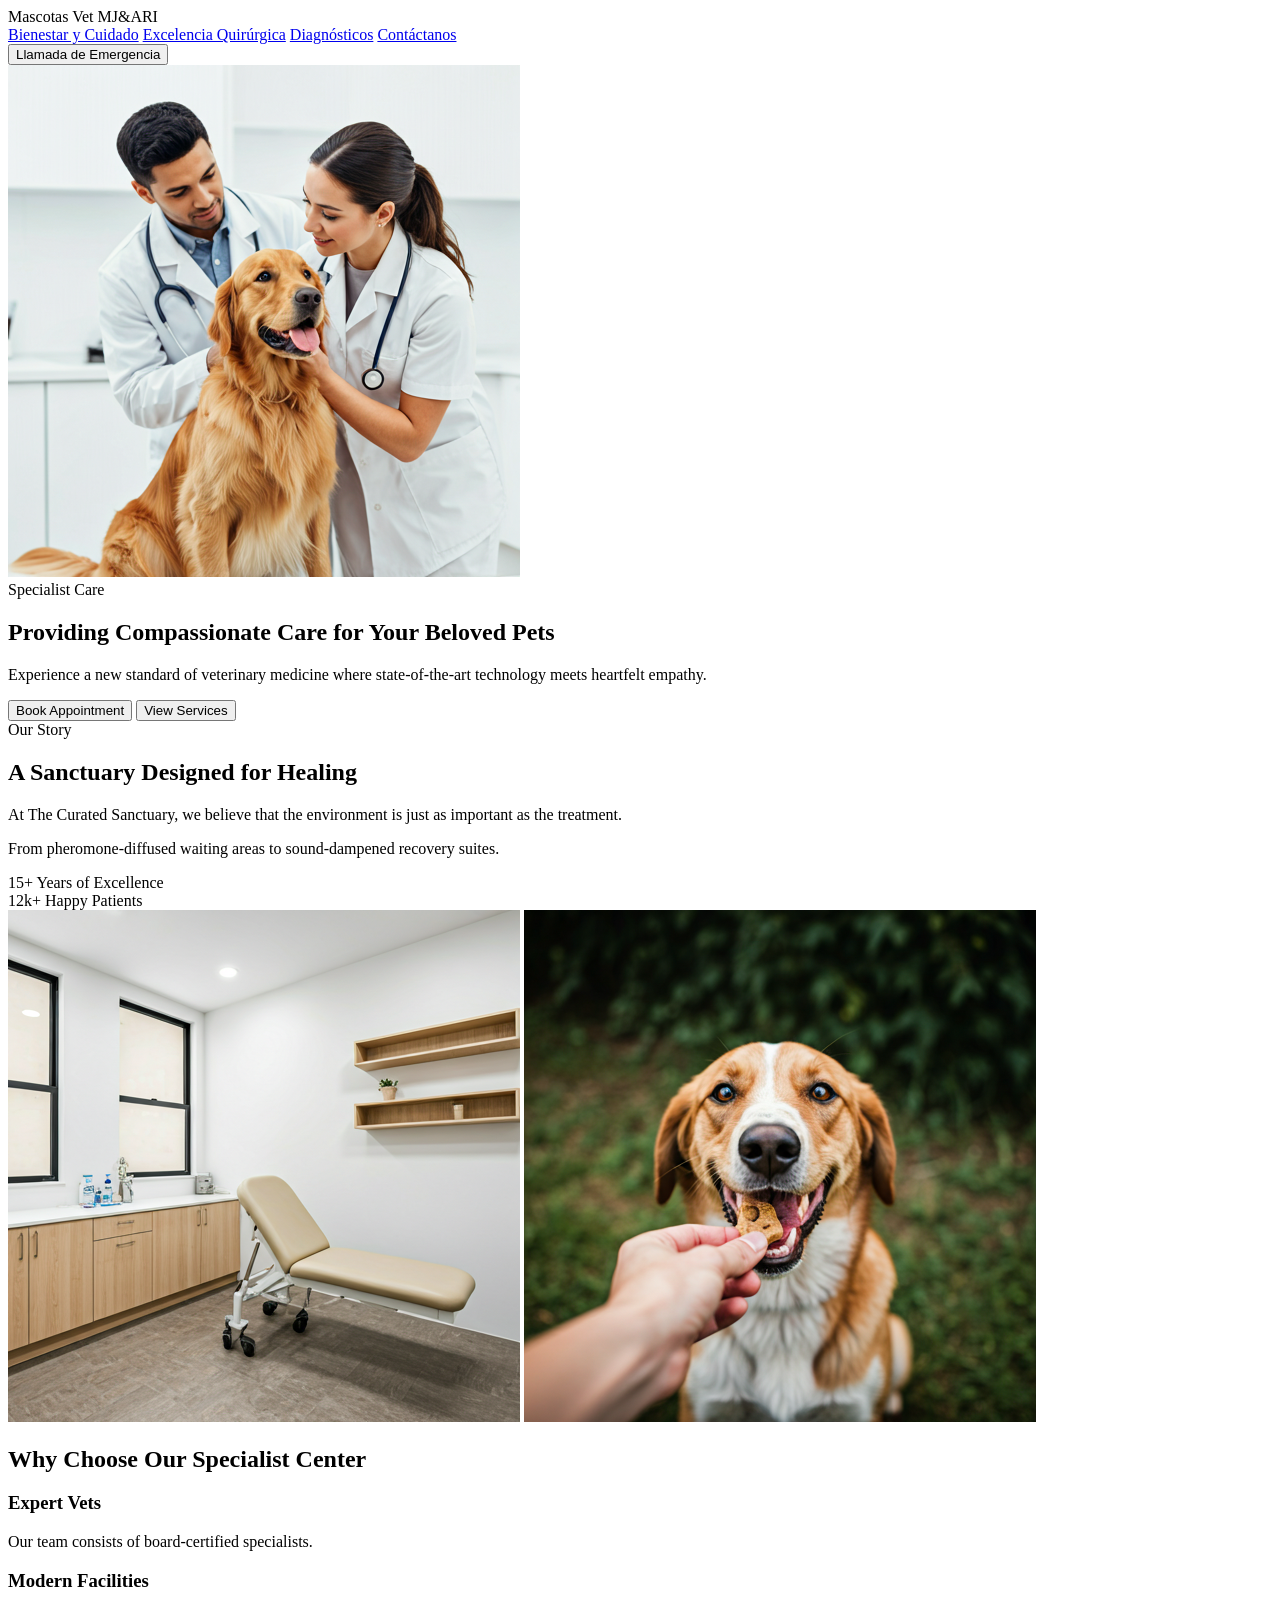
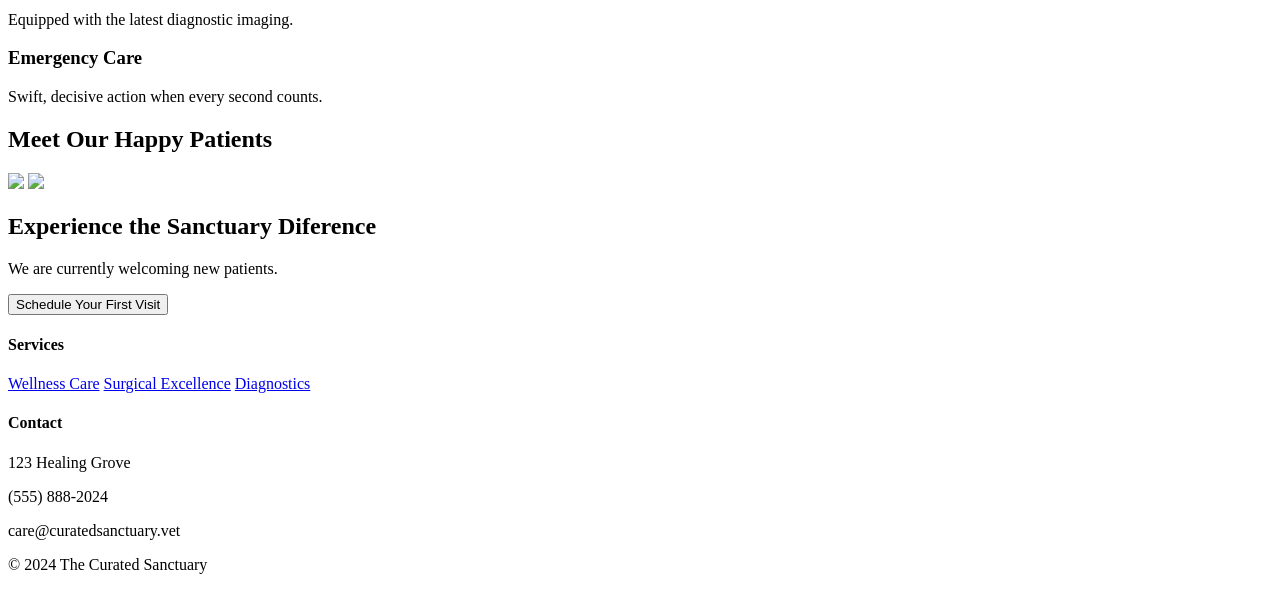
==== index.html @ 8bd349c0 "@carpeta_img@" ====
<!doctype html>
<html lang="en">
  <head>
    <meta charset="UTF-8" />
    <meta name="viewport" content="width=device-width, initial-scale=1.0" />
    <title>Veterinaria</title>
  </head>
  <body>
    <header>
      <nav>
        <div class="logo">
          <span>Mascotas</span>
          <span>Vet MJ&ARI</span>
        </div>
        <div class="nav-links">
          <a href="#">Bienestar y Cuidado</a>
          <a href="#">Excelencia Quirúrgica</a>
          <a href="#">Diagnósticos</a>
          <a href="#">Contáctanos</a>
        </div>

        <button class="btn-emergency">Llamada de Emergencia</button>
      </nav>
    </header>

    <main>
      <section>
        <div>
          <div>
            <img
              src="img/goldenandvet.png" alt="goldenAndVet"
            />
          </div>

          <div>
            <span>Specialist Care</span>
            <h1>Providing Compassionate Care for Your Beloved Pets</h1>
            <p>
              Experience a new standard of veterinary medicine where
              state-of-the-art technology meets heartfelt empathy.
            </p>

            <div>
              <button>Book Appointment</button>
              <button>View Services</button>
            </div>
          </div>
        </div>
      </section>

      <section>
        <div>
          <div>
            <span>Our Story</span>
            <h2>A Sanctuary Designed for Healing</h2>

            <p>
              At The Curated Sanctuary, we believe that the environment is just
              as important as the treatment.
            </p>

            <p>
              From pheromone-diffused waiting areas to sound-dampened recovery
              suites.
            </p>

            <div>
              <div>
                <span>15+</span>
                <span>Years of Excellence</span>
              </div>

              <div>
                <span>12k+</span>
                <span>Happy Patients</span>
              </div>
            </div>
          </div>

          <div>
            <img
              src="img/consultorio.png" alt="consultorioVeterinario"
            />
            <img
              src="img/perritoCroqueta.png" alt="perritoFeliz"
            />
          </div>
        </div>
      </section>

      <section>
        <h2>Why Choose Our Specialist Center</h2>

        <article>
          <h3>Expert Vets</h3>
          <p>Our team consists of board-certified specialists.</p>
        </article>

        <article>
          <h3>Modern Facilities</h3>
          <p>Equipped with the latest diagnostic imaging.</p>
        </article>

        <article>
          <h3>Emergency Care</h3>
          <p>Swift, decisive action when every second counts.</p>
        </article>
      </section>

      <section>
        <h2>Meet Our Happy Patients</h2>
        
        <div>
          <img
            src="https://lh3.googleusercontent.com/aida-public/[base64]"
          />
          <img
            src="https://lh3.googleusercontent.com/aida-public/[base64]"
          />
        </div>
      </section>

      <section>
        <h2>Experience the Sanctuary Diference</h2>
        <p>We are currently welcoming new patients.</p>
        <button>Schedule Your First Visit</button>
      </section>
    </main>

    <footer>
      <div>
        <h4>Services</h4>
        <a href="#">Wellness Care</a>
        <a href="#">Surgical Excellence</a>
        <a href="#">Diagnostics</a>
      </div>

      <div>
        <h4>Contact</h4>
        <p>123 Healing Grove</p>
        <p>(555) 888-2024</p>
        <p>care@curatedsanctuary.vet</p>
      </div>

      <p>© 2024 The Curated Sanctuary</p>
    </footer>
  </body>
</html>
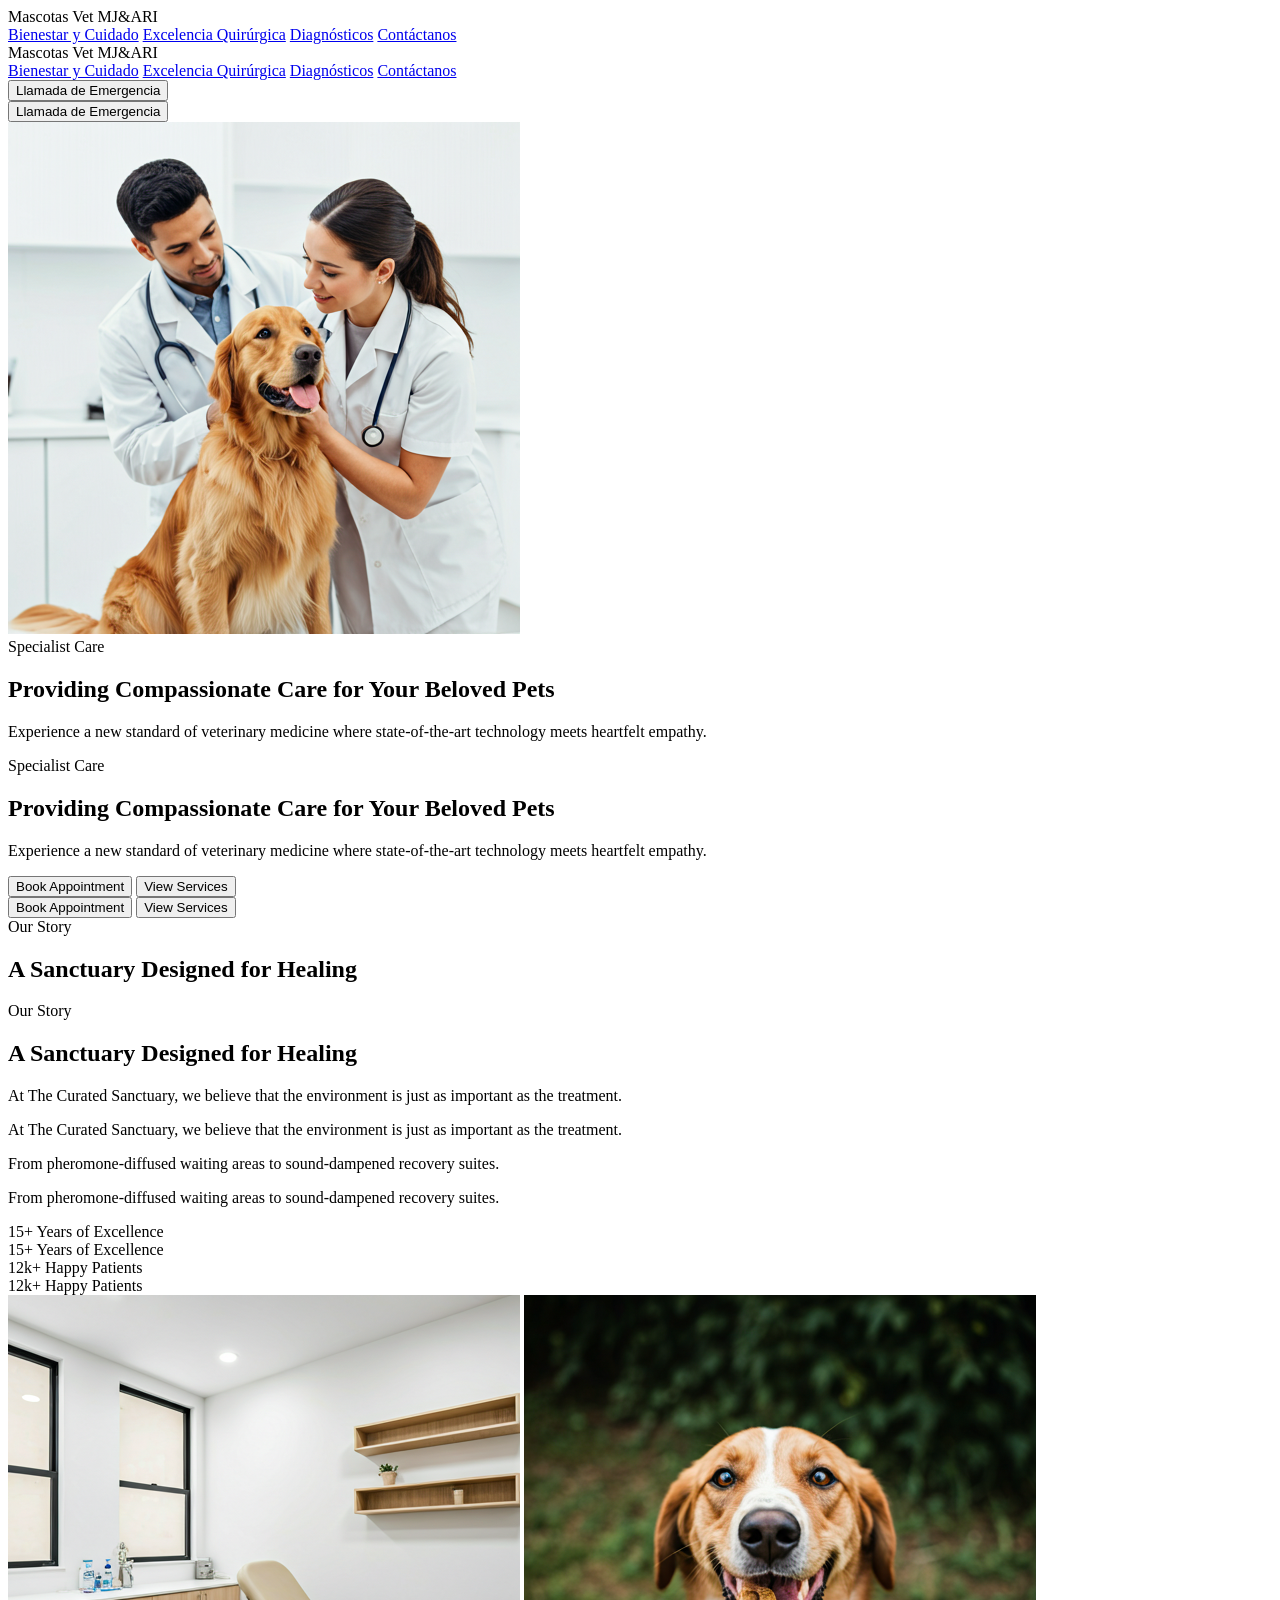
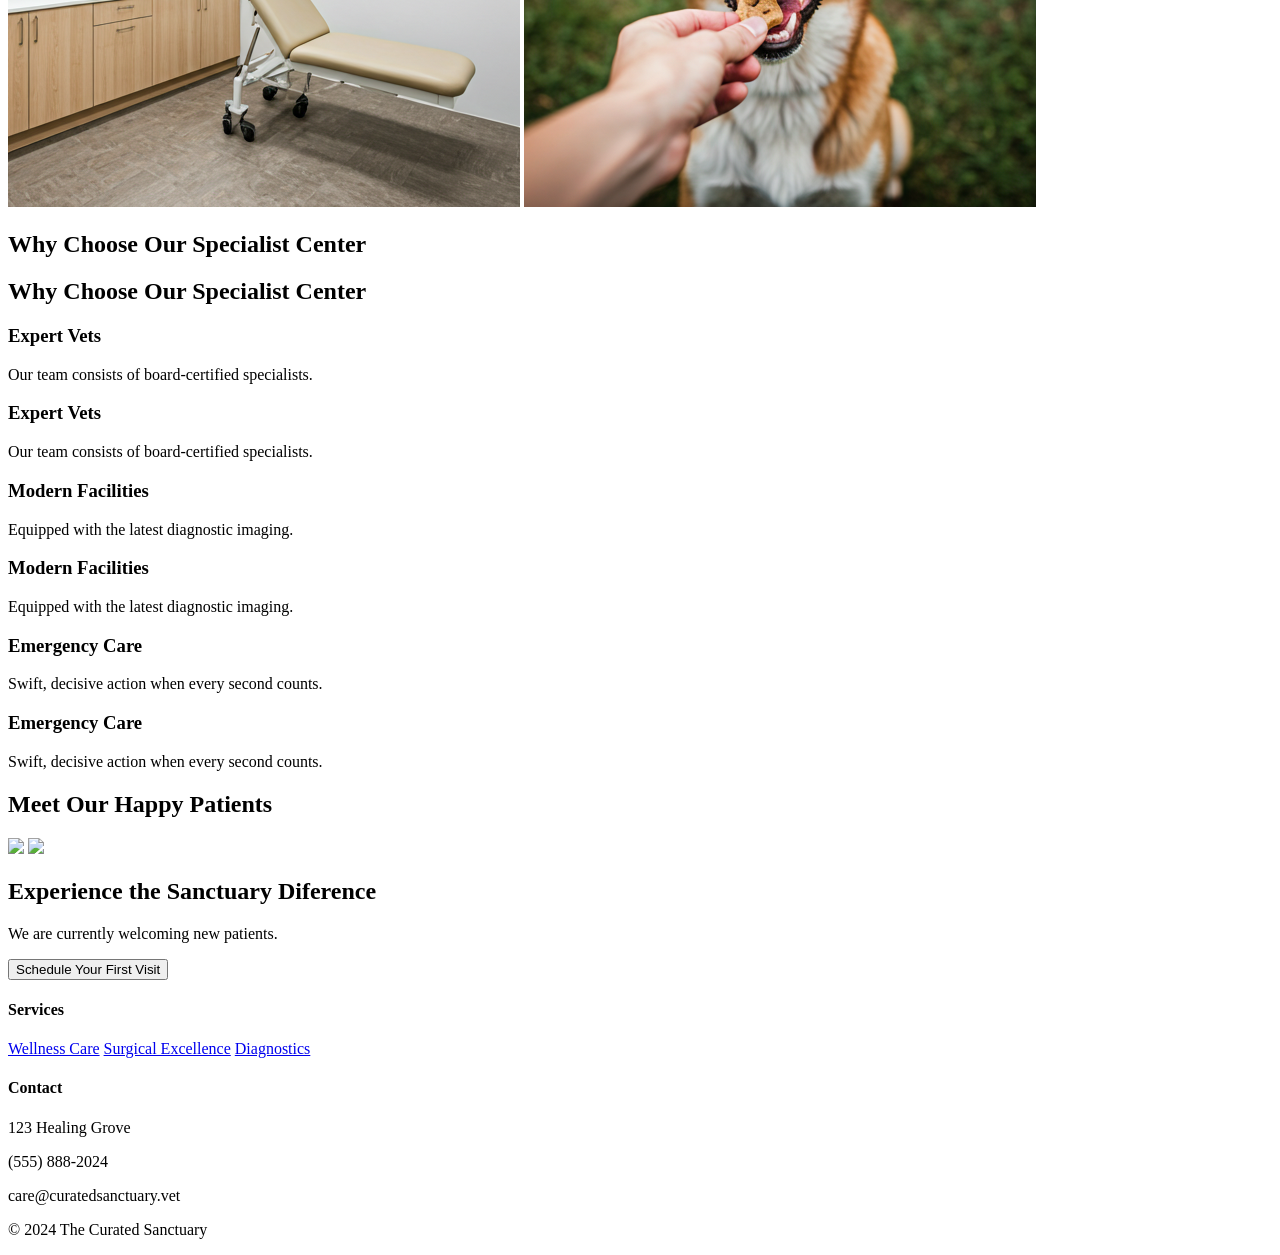
==== commit 42913cf5: "Merge branch 'main' of https://github.com/ArianaPita-0102/Veterinaria-TemplatesResponsive" ====
--- a/index.html
+++ b/index.html
@@ -1,3 +1,4 @@
+<!doctype html>
 <!doctype html>
 <html lang="en">
   <head>
@@ -18,7 +19,20 @@
           <a href="#">Diagnósticos</a>
           <a href="#">Contáctanos</a>
         </div>
-
+      <nav>
+        <div class="logo">
+          <span>Mascotas</span>
+          <span>Vet MJ&ARI</span>
+        </div>
+        <div class="nav-links">
+          <a href="#">Bienestar y Cuidado</a>
+          <a href="#">Excelencia Quirúrgica</a>
+          <a href="#">Diagnósticos</a>
+          <a href="#">Contáctanos</a>
+        </div>
+
+        <button class="btn-emergency">Llamada de Emergencia</button>
+      </nav>
         <button class="btn-emergency">Llamada de Emergencia</button>
       </nav>
     </header>
@@ -39,6 +53,13 @@
               Experience a new standard of veterinary medicine where
               state-of-the-art technology meets heartfelt empathy.
             </p>
+          <div>
+            <span>Specialist Care</span>
+            <h1>Providing Compassionate Care for Your Beloved Pets</h1>
+            <p>
+              Experience a new standard of veterinary medicine where
+              state-of-the-art technology meets heartfelt empathy.
+            </p>
 
             <div>
               <button>Book Appointment</button>
@@ -47,29 +68,60 @@
           </div>
         </div>
       </section>
+            <div>
+              <button>Book Appointment</button>
+              <button>View Services</button>
+            </div>
+          </div>
+        </div>
+      </section>
 
       <section>
         <div>
           <div>
             <span>Our Story</span>
             <h2>A Sanctuary Designed for Healing</h2>
+      <section>
+        <div>
+          <div>
+            <span>Our Story</span>
+            <h2>A Sanctuary Designed for Healing</h2>
 
             <p>
               At The Curated Sanctuary, we believe that the environment is just
               as important as the treatment.
             </p>
+            <p>
+              At The Curated Sanctuary, we believe that the environment is just
+              as important as the treatment.
+            </p>
 
             <p>
               From pheromone-diffused waiting areas to sound-dampened recovery
               suites.
             </p>
+            <p>
+              From pheromone-diffused waiting areas to sound-dampened recovery
+              suites.
+            </p>
 
             <div>
               <div>
                 <span>15+</span>
                 <span>Years of Excellence</span>
               </div>
-
+            <div>
+              <div>
+                <span>15+</span>
+                <span>Years of Excellence</span>
+              </div>
+
+              <div>
+                <span>12k+</span>
+                <span>Happy Patients</span>
+              </div>
+            </div>
+          </div>
               <div>
                 <span>12k+</span>
                 <span>Happy Patients</span>
@@ -90,17 +142,32 @@
 
       <section>
         <h2>Why Choose Our Specialist Center</h2>
+      <section>
+        <h2>Why Choose Our Specialist Center</h2>
 
         <article>
           <h3>Expert Vets</h3>
           <p>Our team consists of board-certified specialists.</p>
         </article>
+        <article>
+          <h3>Expert Vets</h3>
+          <p>Our team consists of board-certified specialists.</p>
+        </article>
 
         <article>
           <h3>Modern Facilities</h3>
           <p>Equipped with the latest diagnostic imaging.</p>
         </article>
-
+        <article>
+          <h3>Modern Facilities</h3>
+          <p>Equipped with the latest diagnostic imaging.</p>
+        </article>
+
+        <article>
+          <h3>Emergency Care</h3>
+          <p>Swift, decisive action when every second counts.</p>
+        </article>
+      </section>
         <article>
           <h3>Emergency Care</h3>
           <p>Swift, decisive action when every second counts.</p>
@@ -136,6 +203,7 @@
       </div>
 
       <div>
+      <div>
         <h4>Contact</h4>
         <p>123 Healing Grove</p>
         <p>(555) 888-2024</p>
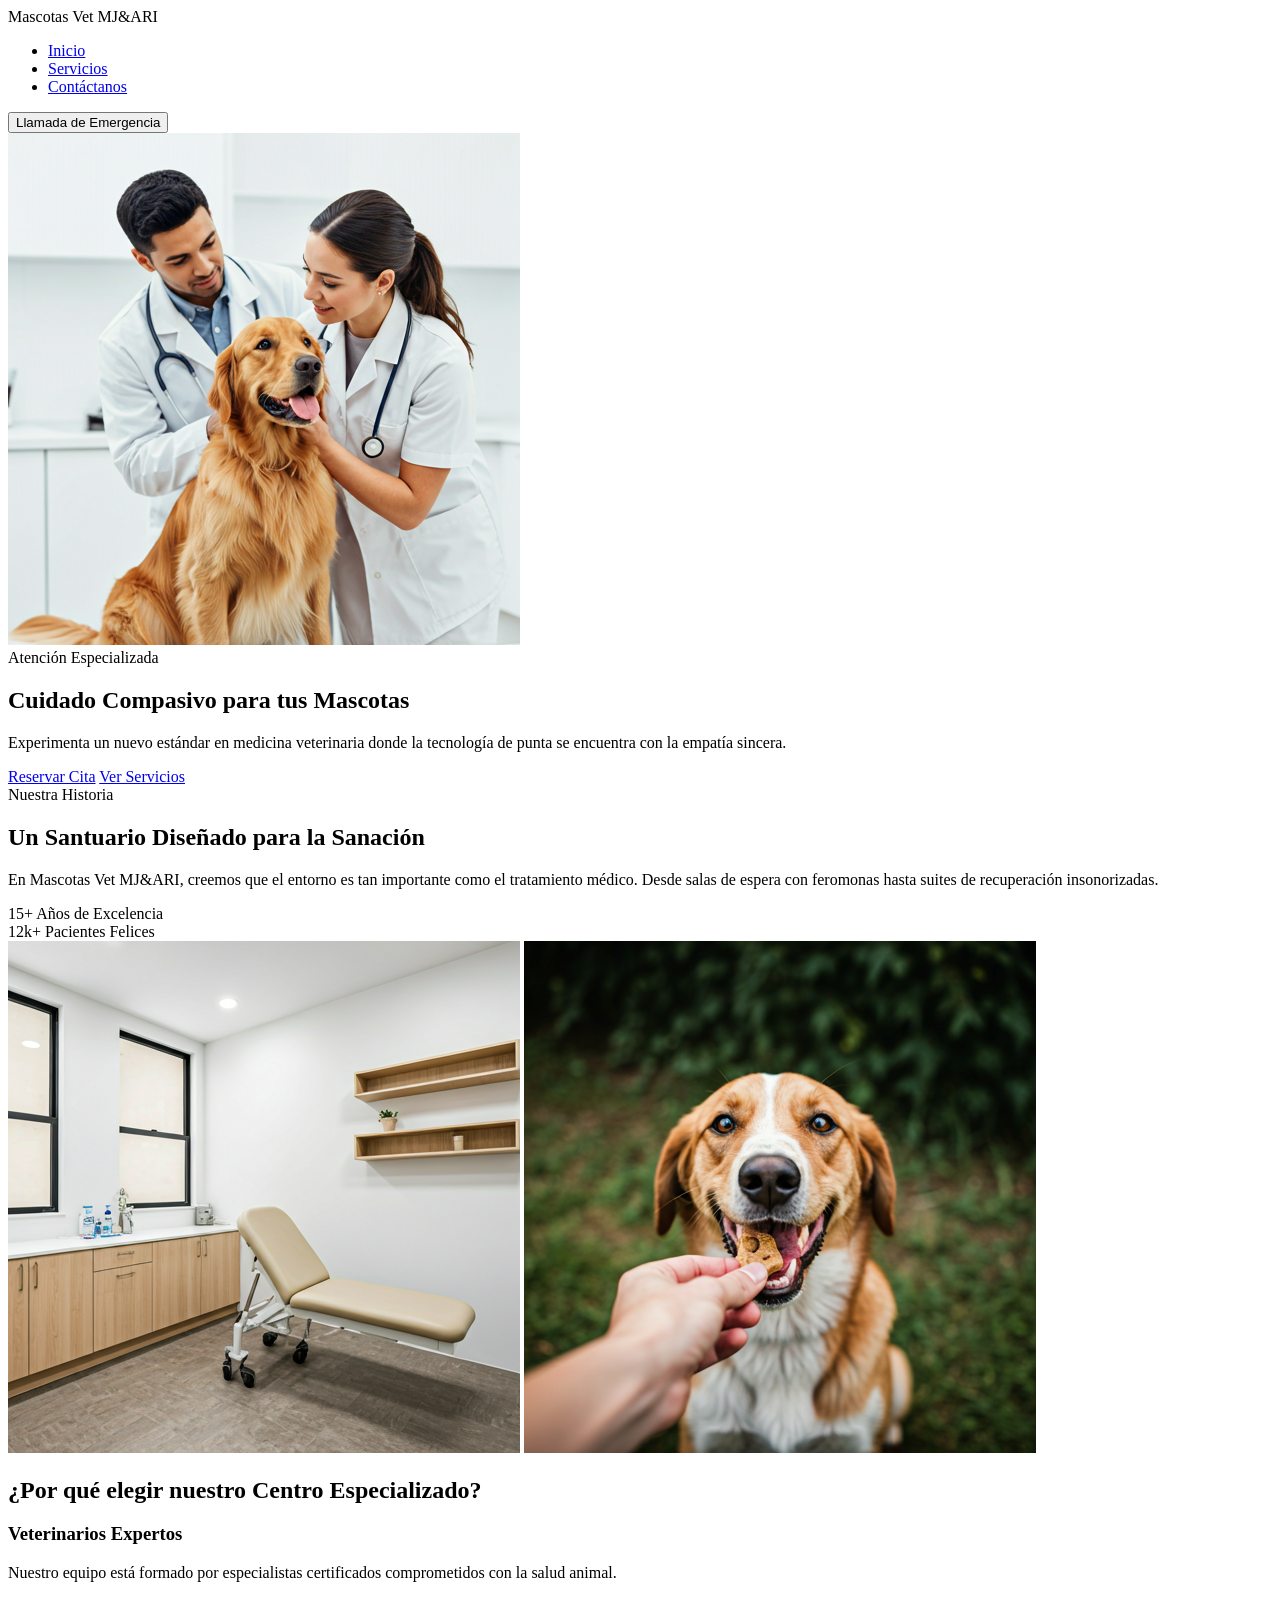
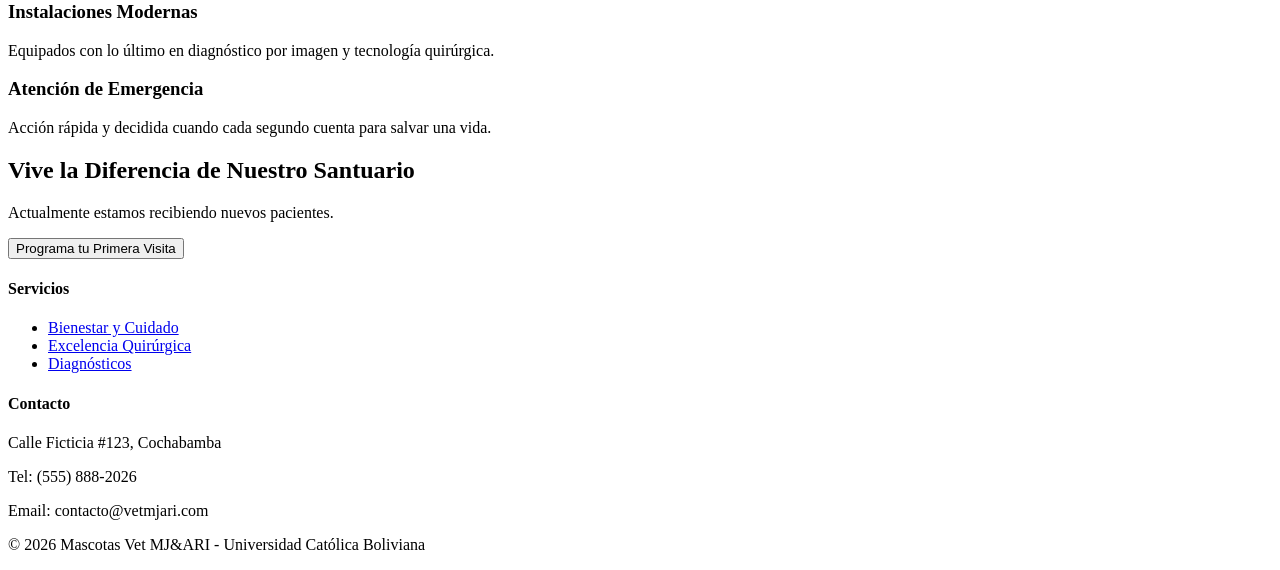
==== commit 1ddc0e1c: "HTML alineadas a requerimientos" ====
--- a/index.html
+++ b/index.html
@@ -1,216 +1,155 @@
 <!doctype html>
-<!doctype html>
-<html lang="en">
+<html lang="es">
   <head>
     <meta charset="UTF-8" />
     <meta name="viewport" content="width=device-width, initial-scale=1.0" />
-    <title>Veterinaria</title>
+    <title>Veterinaria MJ&ARI - Inicio</title>
+    <link rel="stylesheet" href="css/style.css" />
   </head>
   <body>
     <header>
-      <nav>
+      <nav class="nav-container">
         <div class="logo">
-          <span>Mascotas</span>
-          <span>Vet MJ&ARI</span>
-        </div>
-        <div class="nav-links">
-          <a href="#">Bienestar y Cuidado</a>
-          <a href="#">Excelencia Quirúrgica</a>
-          <a href="#">Diagnósticos</a>
-          <a href="#">Contáctanos</a>
-        </div>
-      <nav>
-        <div class="logo">
-          <span>Mascotas</span>
-          <span>Vet MJ&ARI</span>
-        </div>
-        <div class="nav-links">
-          <a href="#">Bienestar y Cuidado</a>
-          <a href="#">Excelencia Quirúrgica</a>
-          <a href="#">Diagnósticos</a>
-          <a href="#">Contáctanos</a>
+          <span class="brand-name">Mascotas Vet MJ&ARI</span>
         </div>
 
-        <button class="btn-emergency">Llamada de Emergencia</button>
-      </nav>
-        <button class="btn-emergency">Llamada de Emergencia</button>
+        <ul class="nav-links">
+          <li><a href="index.html">Inicio</a></li>
+          <li><a href="servicios.html">Servicios</a></li>
+          <li><a href="contacto.html">Contáctanos</a></li>
+        </ul>
+
+        <button class="btn-emergency" aria-label="Llamada de emergencia">
+          Llamada de Emergencia
+        </button>
       </nav>
     </header>
 
     <main>
-      <section>
-        <div>
-          <div>
+      <section class="hero-section">
+        <div class="hero-content">
+          <div class="hero-image">
             <img
-              src="img/goldenandvet.png" alt="goldenAndVet"
+              src="img/goldenandvet.png"
+              alt="Veterinario atendiendo a un perro Golden Retriever"
             />
           </div>
 
-          <div>
-            <span>Specialist Care</span>
-            <h1>Providing Compassionate Care for Your Beloved Pets</h1>
+          <div class="hero-text">
+            <span class="subtitle">Atención Especializada</span>
+            <h1>Cuidado Compasivo para tus Mascotas</h1>
             <p>
-              Experience a new standard of veterinary medicine where
-              state-of-the-art technology meets heartfelt empathy.
+              Experimenta un nuevo estándar en medicina veterinaria donde la
+              tecnología de punta se encuentra con la empatía sincera.
             </p>
-          <div>
-            <span>Specialist Care</span>
-            <h1>Providing Compassionate Care for Your Beloved Pets</h1>
-            <p>
-              Experience a new standard of veterinary medicine where
-              state-of-the-art technology meets heartfelt empathy.
-            </p>
-
-            <div>
-              <button>Book Appointment</button>
-              <button>View Services</button>
-            </div>
-          </div>
-        </div>
-      </section>
-            <div>
-              <button>Book Appointment</button>
-              <button>View Services</button>
+            <div class="hero-actions">
+              <a href="contacto.html" class="btn-primary">Reservar Cita</a>
+              <a href="servicios.html" class="btn-secondary">Ver Servicios</a>
             </div>
           </div>
         </div>
       </section>
 
-      <section>
-        <div>
-          <div>
-            <span>Our Story</span>
-            <h2>A Sanctuary Designed for Healing</h2>
-      <section>
-        <div>
-          <div>
-            <span>Our Story</span>
-            <h2>A Sanctuary Designed for Healing</h2>
-
+      <section class="about-section">
+        <div class="about-container">
+          <div class="about-text">
+            <span class="subtitle">Nuestra Historia</span>
+            <h2>Un Santuario Diseñado para la Sanación</h2>
             <p>
-              At The Curated Sanctuary, we believe that the environment is just
-              as important as the treatment.
-            </p>
-            <p>
-              At The Curated Sanctuary, we believe that the environment is just
-              as important as the treatment.
+              En Mascotas Vet MJ&ARI, creemos que el entorno es tan importante
+              como el tratamiento médico. Desde salas de espera con feromonas
+              hasta suites de recuperación insonorizadas.
             </p>
 
-            <p>
-              From pheromone-diffused waiting areas to sound-dampened recovery
-              suites.
-            </p>
-            <p>
-              From pheromone-diffused waiting areas to sound-dampened recovery
-              suites.
-            </p>
-
-            <div>
-              <div>
-                <span>15+</span>
-                <span>Years of Excellence</span>
+            <div class="stats-grid">
+              <div class="stat-item">
+                <span class="number">15+</span>
+                <span class="label">Años de Excelencia</span>
               </div>
-            <div>
-              <div>
-                <span>15+</span>
-                <span>Years of Excellence</span>
-              </div>
-
-              <div>
-                <span>12k+</span>
-                <span>Happy Patients</span>
-              </div>
-            </div>
-          </div>
-              <div>
-                <span>12k+</span>
-                <span>Happy Patients</span>
+              <div class="stat-item">
+                <span class="number">12k+</span>
+                <span class="label">Pacientes Felices</span>
               </div>
             </div>
           </div>
 
-          <div>
+          <div class="about-gallery">
             <img
-              src="img/consultorio.png" alt="consultorioVeterinario"
+              src="img/consultorio.png"
+              alt="Consultorio veterinario moderno"
             />
             <img
-              src="img/perritoCroqueta.png" alt="perritoFeliz"
+              src="img/perritoCroqueta.png"
+              alt="Perro feliz después de su consulta"
             />
           </div>
         </div>
       </section>
 
-      <section>
-        <h2>Why Choose Our Specialist Center</h2>
-      <section>
-        <h2>Why Choose Our Specialist Center</h2>
+      <section class="features-section">
+        <h2>¿Por qué elegir nuestro Centro Especializado?</h2>
+        <div class="features-grid">
+          <article class="feature-card">
+            <h3>Veterinarios Expertos</h3>
+            <p>
+              Nuestro equipo está formado por especialistas certificados
+              comprometidos con la salud animal.
+            </p>
+          </article>
 
-        <article>
-          <h3>Expert Vets</h3>
-          <p>Our team consists of board-certified specialists.</p>
-        </article>
-        <article>
-          <h3>Expert Vets</h3>
-          <p>Our team consists of board-certified specialists.</p>
-        </article>
+          <article class="feature-card">
+            <h3>Instalaciones Modernas</h3>
+            <p>
+              Equipados con lo último en diagnóstico por imagen y tecnología
+              quirúrgica.
+            </p>
+          </article>
 
-        <article>
-          <h3>Modern Facilities</h3>
-          <p>Equipped with the latest diagnostic imaging.</p>
-        </article>
-        <article>
-          <h3>Modern Facilities</h3>
-          <p>Equipped with the latest diagnostic imaging.</p>
-        </article>
-
-        <article>
-          <h3>Emergency Care</h3>
-          <p>Swift, decisive action when every second counts.</p>
-        </article>
-      </section>
-        <article>
-          <h3>Emergency Care</h3>
-          <p>Swift, decisive action when every second counts.</p>
-        </article>
-      </section>
-
-      <section>
-        <h2>Meet Our Happy Patients</h2>
-        
-        <div>
-          <img
-            src="https://lh3.googleusercontent.com/aida-public/[base64]"
-          />
-          <img
-            src="https://lh3.googleusercontent.com/aida-public/[base64]"
-          />
+          <article class="feature-card">
+            <h3>Atención de Emergencia</h3>
+            <p>
+              Acción rápida y decidida cuando cada segundo cuenta para salvar
+              una vida.
+            </p>
+          </article>
         </div>
       </section>
 
-      <section>
-        <h2>Experience the Sanctuary Diference</h2>
-        <p>We are currently welcoming new patients.</p>
-        <button>Schedule Your First Visit</button>
+      <section class="cta-section">
+        <h2>Vive la Diferencia de Nuestro Santuario</h2>
+        <p>Actualmente estamos recibiendo nuevos pacientes.</p>
+        <button
+          class="btn-primary"
+          onclick="window.location.href = 'contacto.html'"
+        >
+          Programa tu Primera Visita
+        </button>
       </section>
     </main>
 
     <footer>
-      <div>
-        <h4>Services</h4>
-        <a href="#">Wellness Care</a>
-        <a href="#">Surgical Excellence</a>
-        <a href="#">Diagnostics</a>
+      <div class="footer-container">
+        <div class="footer-column">
+          <h4>Servicios</h4>
+          <ul>
+            <li><a href="servicios.html">Bienestar y Cuidado</a></li>
+            <li><a href="servicios.html">Excelencia Quirúrgica</a></li>
+            <li><a href="servicios.html">Diagnósticos</a></li>
+          </ul>
+        </div>
+
+        <div class="footer-column">
+          <h4>Contacto</h4>
+          <p>Calle Ficticia #123, Cochabamba</p>
+          <p>Tel: (555) 888-2026</p>
+          <p>Email: contacto@vetmjari.com</p>
+        </div>
       </div>
+      <div class="footer-bottom">
+        <p>&copy; 2026 Mascotas Vet MJ&ARI - Universidad Católica Boliviana</p>
+      </div>
+    </footer>
 
-      <div>
-      <div>
-        <h4>Contact</h4>
-        <p>123 Healing Grove</p>
-        <p>(555) 888-2024</p>
-        <p>care@curatedsanctuary.vet</p>
-      </div>
-
-      <p>© 2024 The Curated Sanctuary</p>
-    </footer>
+    <script src="js/main.js"></script>
   </body>
 </html>
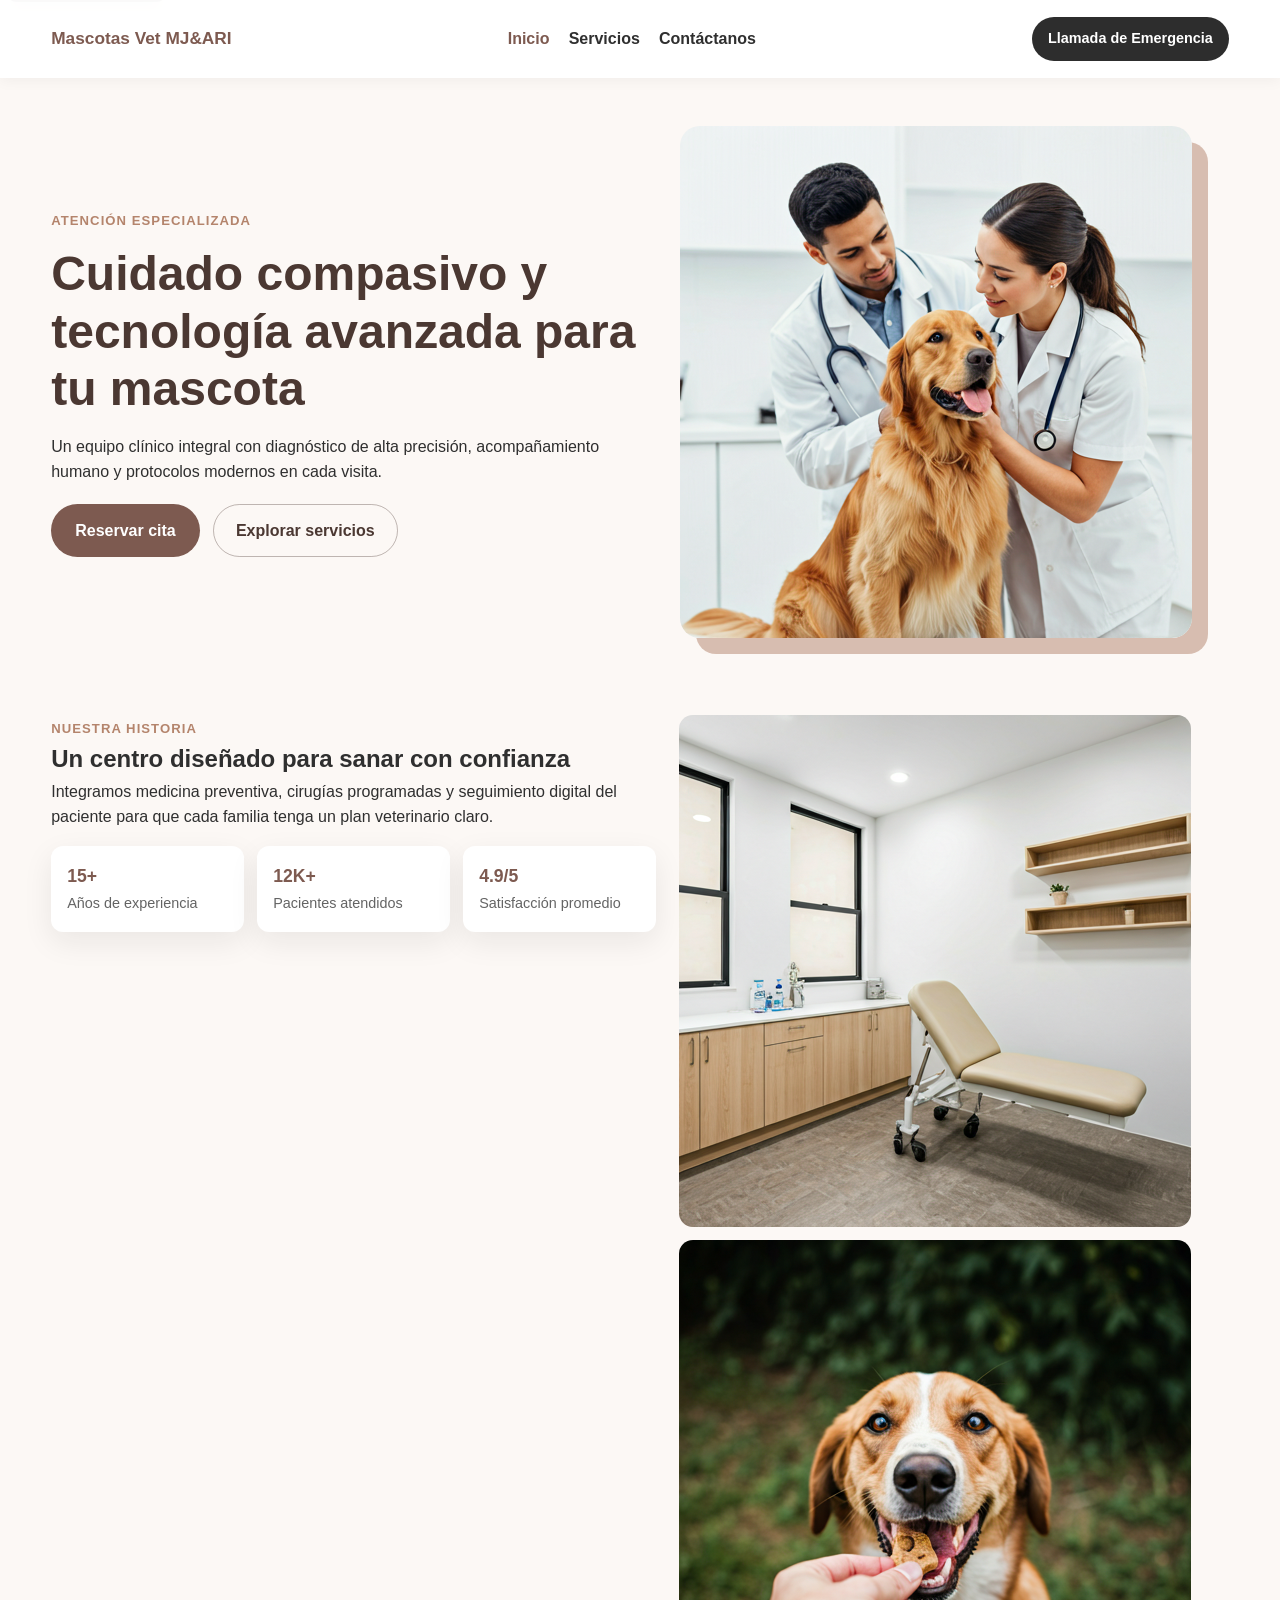
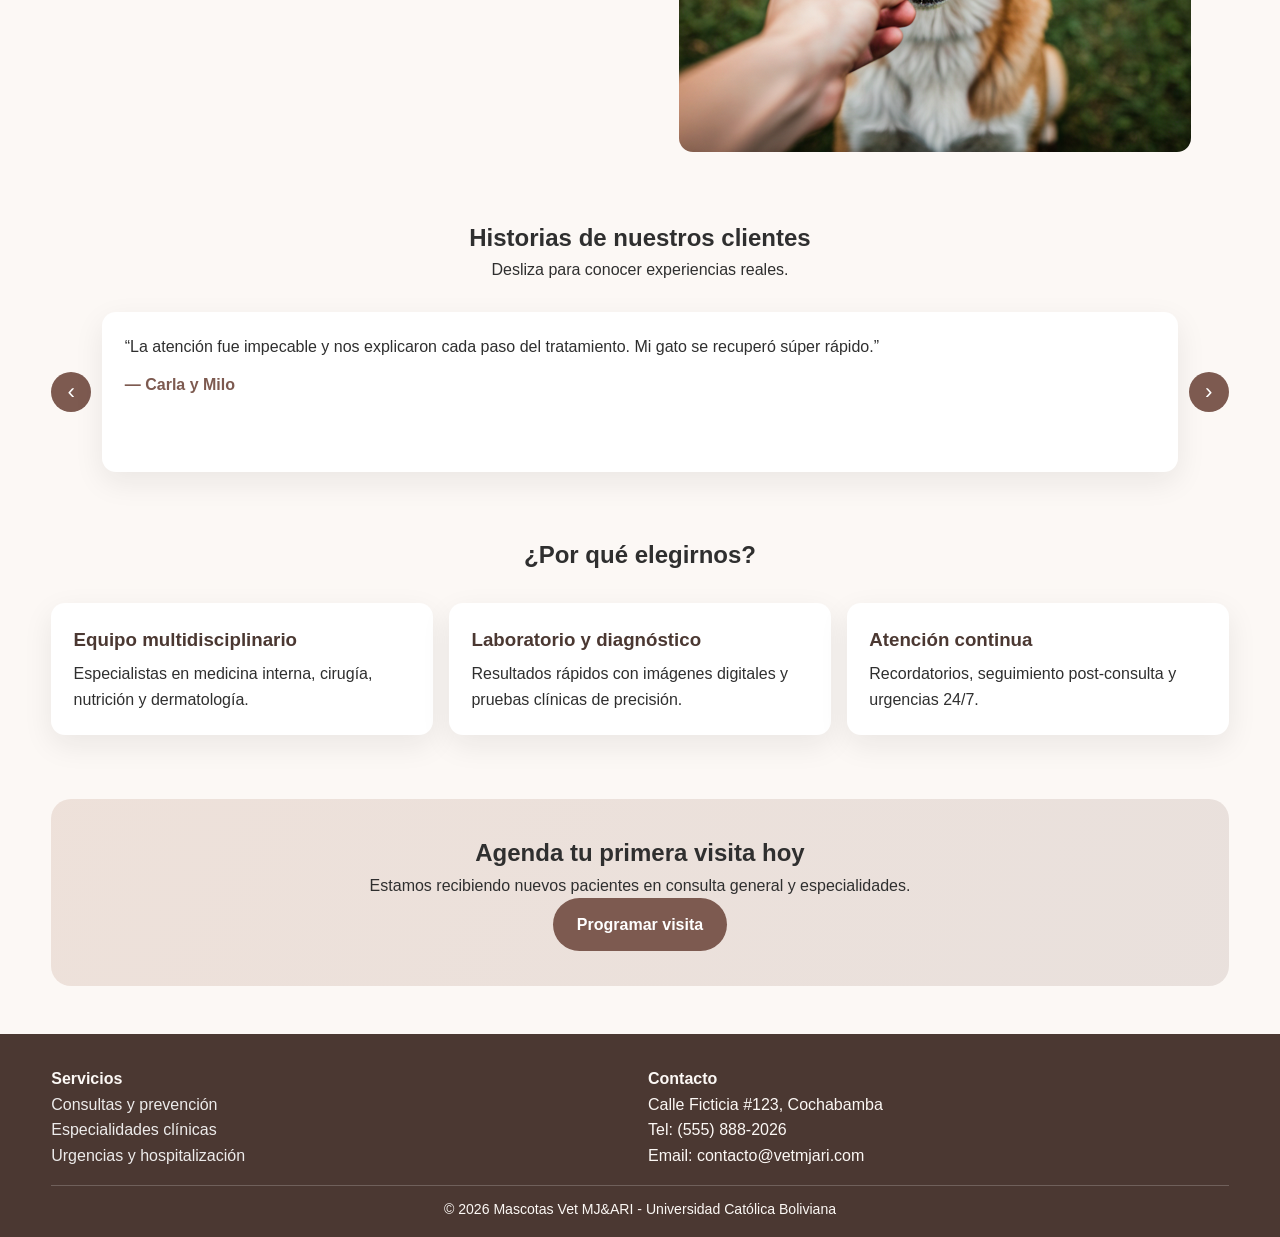
==== commit 8a6431ae: "feat: javascript" ====
--- a/index.html
+++ b/index.html
@@ -3,75 +3,104 @@
   <head>
     <meta charset="UTF-8" />
     <meta name="viewport" content="width=device-width, initial-scale=1.0" />
+    <meta
+      name="description"
+      content="Mascotas Vet MJ&ARI: atención veterinaria integral con citas online, especialistas y emergencias 24/7."
+    />
     <title>Veterinaria MJ&ARI - Inicio</title>
     <link rel="stylesheet" href="css/style.css" />
   </head>
   <body>
-    <header>
-      <nav class="nav-container">
-        <div class="logo">
-          <span class="brand-name">Mascotas Vet MJ&ARI</span>
-        </div>
-
-        <ul class="nav-links">
-          <li><a href="index.html">Inicio</a></li>
+    <a class="skip-link" href="#contenido-principal">Saltar al contenido</a>
+
+    <header class="site-header">
+      <nav class="nav-container" aria-label="Navegación principal">
+        <a
+          class="logo"
+          href="index.html"
+          aria-label="Ir al inicio de Mascotas Vet MJ&ARI"
+        >
+          <span class="brand-name">Mascotas Vet MJ&amp;ARI</span>
+        </a>
+
+        <button
+          class="menu-toggle"
+          type="button"
+          aria-expanded="false"
+          aria-controls="mainNav"
+          aria-label="Abrir menú de navegación"
+        >
+          ☰
+        </button>
+
+        <ul class="nav-links" id="mainNav">
+          <li><a href="index.html" class="active">Inicio</a></li>
           <li><a href="servicios.html">Servicios</a></li>
           <li><a href="contacto.html">Contáctanos</a></li>
         </ul>
 
-        <button class="btn-emergency" aria-label="Llamada de emergencia">
+        <a
+          class="btn-emergency"
+          href="tel:5559990000"
+          aria-label="Llamada de emergencia"
+        >
           Llamada de Emergencia
-        </button>
+        </a>
       </nav>
     </header>
 
-    <main>
-      <section class="hero-section">
+    <main id="contenido-principal">
+      <section class="hero-section" aria-label="Bienvenida">
         <div class="hero-content">
-          <div class="hero-image">
+          <div class="hero-text">
+            <span class="subtitle">Atención Especializada</span>
+            <h1>Cuidado compasivo y tecnología avanzada para tu mascota</h1>
+            <p>
+              Un equipo clínico integral con diagnóstico de alta precisión,
+              acompañamiento humano y protocolos modernos en cada visita.
+            </p>
+            <div class="hero-actions">
+              <a href="contacto.html" class="btn-primary">Reservar cita</a>
+              <a href="servicios.html" class="btn-secondary"
+                >Explorar servicios</a
+              >
+            </div>
+          </div>
+
+          <figure class="hero-image">
             <img
               src="img/goldenandvet.png"
               alt="Veterinario atendiendo a un perro Golden Retriever"
             />
-          </div>
-
-          <div class="hero-text">
-            <span class="subtitle">Atención Especializada</span>
-            <h1>Cuidado Compasivo para tus Mascotas</h1>
-            <p>
-              Experimenta un nuevo estándar en medicina veterinaria donde la
-              tecnología de punta se encuentra con la empatía sincera.
-            </p>
-            <div class="hero-actions">
-              <a href="contacto.html" class="btn-primary">Reservar Cita</a>
-              <a href="servicios.html" class="btn-secondary">Ver Servicios</a>
-            </div>
-          </div>
-        </div>
-      </section>
-
-      <section class="about-section">
+          </figure>
+        </div>
+      </section>
+
+      <section class="about-section" aria-labelledby="aboutTitle">
         <div class="about-container">
-          <div class="about-text">
-            <span class="subtitle">Nuestra Historia</span>
-            <h2>Un Santuario Diseñado para la Sanación</h2>
-            <p>
-              En Mascotas Vet MJ&ARI, creemos que el entorno es tan importante
-              como el tratamiento médico. Desde salas de espera con feromonas
-              hasta suites de recuperación insonorizadas.
-            </p>
-
-            <div class="stats-grid">
+          <article class="about-text">
+            <span class="subtitle">Nuestra historia</span>
+            <h2 id="aboutTitle">Un centro diseñado para sanar con confianza</h2>
+            <p>
+              Integramos medicina preventiva, cirugías programadas y seguimiento
+              digital del paciente para que cada familia tenga un plan
+              veterinario claro.
+            </p>
+            <div class="stats-grid" aria-label="Indicadores de la clínica">
               <div class="stat-item">
                 <span class="number">15+</span>
-                <span class="label">Años de Excelencia</span>
+                <span class="label">Años de experiencia</span>
               </div>
               <div class="stat-item">
-                <span class="number">12k+</span>
-                <span class="label">Pacientes Felices</span>
+                <span class="number">12K+</span>
+                <span class="label">Pacientes atendidos</span>
+              </div>
+              <div class="stat-item">
+                <span class="number">4.9/5</span>
+                <span class="label">Satisfacción promedio</span>
               </div>
             </div>
-          </div>
+          </article>
 
           <div class="about-gallery">
             <img
@@ -86,44 +115,88 @@
         </div>
       </section>
 
-      <section class="features-section">
-        <h2>¿Por qué elegir nuestro Centro Especializado?</h2>
+      <section class="slider-section" aria-labelledby="testimonialsTitle">
+        <div class="section-heading">
+          <h2 id="testimonialsTitle">Historias de nuestros clientes</h2>
+          <p>Desliza para conocer experiencias reales.</p>
+        </div>
+
+        <div class="slider" data-slider>
+          <button
+            class="slider-control prev"
+            type="button"
+            data-slider-prev
+            aria-label="Anterior"
+          >
+            ‹
+          </button>
+          <div class="slides" data-slider-track>
+            <article class="slide active" data-slide>
+              <p>
+                “La atención fue impecable y nos explicaron cada paso del
+                tratamiento. Mi gato se recuperó súper rápido.”
+              </p>
+              <h3>— Carla y Milo</h3>
+            </article>
+            <article class="slide" data-slide>
+              <p>
+                “El equipo de emergencias respondió en minutos. Nos sentimos
+                acompañados durante todo el proceso.”
+              </p>
+              <h3>— Andrés y Nala</h3>
+            </article>
+            <article class="slide" data-slide>
+              <p>
+                “El plan preventivo anual nos ayudó a detectar a tiempo un
+                problema dental. Excelente seguimiento.”
+              </p>
+              <h3>— Lucía y Rocky</h3>
+            </article>
+          </div>
+          <button
+            class="slider-control next"
+            type="button"
+            data-slider-next
+            aria-label="Siguiente"
+          >
+            ›
+          </button>
+        </div>
+      </section>
+
+      <section class="features-section" aria-labelledby="featuresTitle">
+        <div class="section-heading">
+          <h2 id="featuresTitle">¿Por qué elegirnos?</h2>
+        </div>
         <div class="features-grid">
           <article class="feature-card">
-            <h3>Veterinarios Expertos</h3>
-            <p>
-              Nuestro equipo está formado por especialistas certificados
-              comprometidos con la salud animal.
-            </p>
-          </article>
-
+            <h3>Equipo multidisciplinario</h3>
+            <p>
+              Especialistas en medicina interna, cirugía, nutrición y
+              dermatología.
+            </p>
+          </article>
           <article class="feature-card">
-            <h3>Instalaciones Modernas</h3>
-            <p>
-              Equipados con lo último en diagnóstico por imagen y tecnología
-              quirúrgica.
-            </p>
-          </article>
-
+            <h3>Laboratorio y diagnóstico</h3>
+            <p>
+              Resultados rápidos con imágenes digitales y pruebas clínicas de
+              precisión.
+            </p>
+          </article>
           <article class="feature-card">
-            <h3>Atención de Emergencia</h3>
-            <p>
-              Acción rápida y decidida cuando cada segundo cuenta para salvar
-              una vida.
-            </p>
-          </article>
-        </div>
-      </section>
-
-      <section class="cta-section">
-        <h2>Vive la Diferencia de Nuestro Santuario</h2>
-        <p>Actualmente estamos recibiendo nuevos pacientes.</p>
-        <button
-          class="btn-primary"
-          onclick="window.location.href = 'contacto.html'"
-        >
-          Programa tu Primera Visita
-        </button>
+            <h3>Atención continua</h3>
+            <p>Recordatorios, seguimiento post-consulta y urgencias 24/7.</p>
+          </article>
+        </div>
+      </section>
+
+      <section class="cta-section" aria-labelledby="ctaTitle">
+        <h2 id="ctaTitle">Agenda tu primera visita hoy</h2>
+        <p>
+          Estamos recibiendo nuevos pacientes en consulta general y
+          especialidades.
+        </p>
+        <a class="btn-primary" href="contacto.html">Programar visita</a>
       </section>
     </main>
 
@@ -132,9 +205,9 @@
         <div class="footer-column">
           <h4>Servicios</h4>
           <ul>
-            <li><a href="servicios.html">Bienestar y Cuidado</a></li>
-            <li><a href="servicios.html">Excelencia Quirúrgica</a></li>
-            <li><a href="servicios.html">Diagnósticos</a></li>
+            <li><a href="servicios.html">Consultas y prevención</a></li>
+            <li><a href="servicios.html">Especialidades clínicas</a></li>
+            <li><a href="servicios.html">Urgencias y hospitalización</a></li>
           </ul>
         </div>
 
@@ -146,10 +219,15 @@
         </div>
       </div>
       <div class="footer-bottom">
-        <p>&copy; 2026 Mascotas Vet MJ&ARI - Universidad Católica Boliviana</p>
+        <p>
+          &copy; 2026 Mascotas Vet MJ&amp;ARI - Universidad Católica Boliviana
+        </p>
       </div>
     </footer>
 
+    <button class="back-to-top" type="button" aria-label="Volver arriba">
+      ↑
+    </button>
     <script src="js/main.js"></script>
   </body>
 </html>
--- a/css/style.css
+++ b/css/style.css
@@ -0,0 +1,680 @@
+* {
+  margin: 0;
+  padding: 0;
+  box-sizing: border-box;
+}
+
+html {
+  scroll-behavior: smooth;
+}
+
+body {
+  font-family: "Segoe UI", Tahoma, Geneva, Verdana, sans-serif;
+  background-color: #fcf8f5;
+  color: #2f2f2f;
+  line-height: 1.6;
+}
+
+img {
+  max-width: 100%;
+  display: block;
+}
+
+a {
+  color: inherit;
+}
+
+.skip-link {
+  position: absolute;
+  top: -40px;
+  left: 8px;
+  background: #4b3832;
+  color: #ffffff;
+  padding: 8px 12px;
+  border-radius: 8px;
+}
+.skip-link:focus {
+  top: 8px;
+  z-index: 4000;
+}
+
+.section-heading {
+  text-align: center;
+  margin-bottom: 1.8rem;
+}
+
+.subtitle {
+  color: #b4846c;
+  text-transform: uppercase;
+  letter-spacing: 0.08em;
+  font-weight: 700;
+  font-size: 0.82rem;
+}
+
+.btn-primary,
+.btn-secondary,
+.btn-emergency,
+.btn-emergency-lg {
+  display: inline-flex;
+  align-items: center;
+  justify-content: center;
+  border: 0;
+  border-radius: 999px;
+  text-decoration: none;
+  cursor: pointer;
+  font-weight: 600;
+  transition: transform 0.2s ease, background-color 0.2s ease;
+}
+.btn-primary:hover,
+.btn-secondary:hover,
+.btn-emergency:hover,
+.btn-emergency-lg:hover {
+  transform: translateY(-2px);
+}
+
+.btn-primary {
+  background: #7d5a50;
+  color: #ffffff;
+  padding: 0.85rem 1.5rem;
+}
+
+.btn-secondary {
+  background: transparent;
+  color: #4b3832;
+  border: 1px solid rgba(75, 56, 50, 0.35);
+  padding: 0.8rem 1.4rem;
+}
+
+.back-to-top {
+  position: fixed;
+  right: 1rem;
+  bottom: 1rem;
+  width: 44px;
+  height: 44px;
+  border: 0;
+  border-radius: 50%;
+  background: #4b3832;
+  color: #ffffff;
+  cursor: pointer;
+  opacity: 0;
+  visibility: hidden;
+  transition: 0.2s ease;
+  z-index: 2000;
+}
+.back-to-top.visible {
+  opacity: 1;
+  visibility: visible;
+}
+
+.site-header {
+  position: sticky;
+  top: 0;
+  z-index: 3000;
+  background: rgba(255, 255, 255, 0.95);
+  backdrop-filter: blur(8px);
+  box-shadow: 0 2px 14px rgba(0, 0, 0, 0.05);
+}
+
+.nav-container {
+  width: min(1200px, 92%);
+  margin: 0 auto;
+  display: flex;
+  align-items: center;
+  justify-content: space-between;
+  min-height: 78px;
+  gap: 1rem;
+}
+
+.logo {
+  text-decoration: none;
+}
+
+.brand-name {
+  color: #7d5a50;
+  font-weight: 800;
+  font-size: 1.08rem;
+}
+
+.menu-toggle {
+  border: 1px solid rgba(75, 56, 50, 0.25);
+  background: #ffffff;
+  border-radius: 8px;
+  font-size: 1.2rem;
+  line-height: 1;
+  width: 40px;
+  height: 40px;
+}
+
+.nav-links {
+  display: none;
+  list-style: none;
+}
+.nav-links a {
+  text-decoration: none;
+  color: #2f2f2f;
+  font-weight: 600;
+}
+.nav-links a.active, .nav-links a:hover {
+  color: #7d5a50;
+}
+.nav-links.open {
+  display: flex;
+  position: absolute;
+  left: 4%;
+  right: 4%;
+  top: 80px;
+  flex-direction: column;
+  background: #ffffff;
+  border-radius: 14px;
+  box-shadow: 0 10px 30px rgba(23, 23, 23, 0.08);
+  padding: 1rem;
+  gap: 0.9rem;
+}
+
+.btn-emergency {
+  display: none;
+  background: #2d2d2d;
+  color: #ffffff;
+  padding: 0.65rem 1rem;
+  font-size: 0.9rem;
+}
+
+@media (min-width: 768px) {
+  .menu-toggle {
+    display: none;
+  }
+  .nav-links {
+    display: flex;
+    align-items: center;
+    gap: 1.2rem;
+  }
+  .btn-emergency {
+    display: inline-flex;
+  }
+}
+.hero-section,
+.about-section,
+.slider-section,
+.features-section,
+.cta-section {
+  width: min(1200px, 92%);
+  margin: 0 auto;
+}
+
+.hero-section {
+  padding: 3rem 0 2.6rem;
+}
+.hero-section .hero-content {
+  display: grid;
+  gap: 1.6rem;
+  align-items: center;
+}
+.hero-section h1 {
+  color: #4b3832;
+  line-height: 1.2;
+  margin: 0.8rem 0 1rem;
+  font-size: clamp(2rem, 4.4vw, 3rem);
+}
+.hero-section .hero-actions {
+  display: flex;
+  flex-wrap: wrap;
+  gap: 0.8rem;
+  margin-top: 1.2rem;
+}
+.hero-section .hero-image img {
+  border-radius: 20px;
+  box-shadow: 16px 16px 0 rgba(180, 132, 108, 0.5);
+}
+
+.about-section {
+  padding: 2.2rem 0;
+}
+.about-section .about-container {
+  display: grid;
+  gap: 1.4rem;
+}
+.about-section .stats-grid {
+  display: grid;
+  grid-template-columns: repeat(auto-fit, minmax(110px, 1fr));
+  gap: 0.8rem;
+  margin-top: 1rem;
+}
+.about-section .stat-item {
+  background: #ffffff;
+  border-radius: 12px;
+  padding: 1rem;
+  box-shadow: 0 10px 30px rgba(23, 23, 23, 0.08);
+}
+.about-section .stat-item .number {
+  display: block;
+  color: #7d5a50;
+  font-size: 1.1rem;
+  font-weight: 800;
+}
+.about-section .stat-item .label {
+  color: #646464;
+  font-size: 0.9rem;
+}
+.about-section .about-gallery {
+  display: grid;
+  gap: 0.8rem;
+}
+.about-section .about-gallery img {
+  border-radius: 14px;
+  min-height: 180px;
+  object-fit: cover;
+}
+
+.slider-section {
+  padding: 2rem 0;
+}
+.slider-section .slider {
+  display: grid;
+  grid-template-columns: auto 1fr auto;
+  align-items: center;
+  gap: 0.7rem;
+}
+.slider-section .slides {
+  background: #ffffff;
+  border-radius: 14px;
+  box-shadow: 0 10px 30px rgba(23, 23, 23, 0.08);
+  padding: 1.4rem;
+  min-height: 160px;
+}
+.slider-section .slide {
+  display: none;
+}
+.slider-section .slide.active {
+  display: block;
+}
+.slider-section .slide h3 {
+  color: #7d5a50;
+  margin-top: 0.8rem;
+  font-size: 1rem;
+}
+.slider-section .slider-control {
+  border: 0;
+  width: 40px;
+  height: 40px;
+  border-radius: 50%;
+  background: #7d5a50;
+  color: #ffffff;
+  font-size: 1.4rem;
+  cursor: pointer;
+}
+
+.features-section {
+  padding: 2rem 0;
+}
+.features-section .features-grid {
+  display: grid;
+  gap: 1rem;
+  grid-template-columns: repeat(auto-fit, minmax(230px, 1fr));
+}
+.features-section .feature-card {
+  background: #ffffff;
+  padding: 1.4rem;
+  border-radius: 14px;
+  box-shadow: 0 10px 30px rgba(23, 23, 23, 0.08);
+}
+.features-section .feature-card h3 {
+  color: #4b3832;
+  margin-bottom: 0.4rem;
+}
+
+.cta-section {
+  text-align: center;
+  background: linear-gradient(120deg, rgba(180, 132, 108, 0.2), rgba(125, 90, 80, 0.15));
+  border-radius: 20px;
+  margin: 2rem auto 3rem;
+  padding: 2.2rem 1rem;
+}
+
+@media (min-width: 768px) {
+  .hero-section .hero-content,
+  .about-section .about-container {
+    grid-template-columns: 1.1fr 1fr;
+  }
+}
+.services-hero,
+.filters-container,
+.services-grid-container,
+.accordion-section,
+.urgent-info {
+  width: min(1200px, 92%);
+  margin: 0 auto;
+}
+
+.services-hero {
+  text-align: center;
+  padding: 2.8rem 0 1.5rem;
+}
+.services-hero h1 {
+  color: #4b3832;
+  margin: 0.65rem 0;
+  font-size: clamp(2rem, 3.8vw, 2.8rem);
+}
+
+.filters-container {
+  padding: 1rem 0;
+}
+.filters-container .filter-buttons {
+  display: flex;
+  flex-wrap: wrap;
+  gap: 0.5rem;
+}
+.filters-container .filter-btn {
+  border: 1px solid rgba(75, 56, 50, 0.2);
+  background: #ffffff;
+  color: #2f2f2f;
+  padding: 0.56rem 1rem;
+  border-radius: 999px;
+  cursor: pointer;
+}
+.filters-container .filter-btn.active, .filters-container .filter-btn:hover {
+  background: #7d5a50;
+  color: #ffffff;
+}
+
+.services-grid {
+  display: grid;
+  grid-template-columns: repeat(auto-fit, minmax(220px, 1fr));
+  gap: 1rem;
+}
+.services-grid .service-card {
+  background: #ffffff;
+  padding: 1.2rem;
+  border-radius: 14px;
+  box-shadow: 0 10px 30px rgba(23, 23, 23, 0.08);
+  display: flex;
+  flex-direction: column;
+  gap: 0.65rem;
+}
+.services-grid .service-card.hidden {
+  display: none;
+}
+.services-grid .service-card .card-icon {
+  width: 48px;
+  height: 48px;
+  border-radius: 50%;
+  background: rgba(180, 132, 108, 0.2);
+  display: inline-flex;
+  align-items: center;
+  justify-content: center;
+  font-size: 1.4rem;
+}
+.services-grid .service-card .card-list {
+  margin-left: 1.1rem;
+  color: #646464;
+  font-size: 0.92rem;
+}
+.services-grid .service-card .btn-text {
+  margin-top: auto;
+  border: 0;
+  background: transparent;
+  color: #7d5a50;
+  font-weight: 700;
+  text-align: left;
+  cursor: pointer;
+  text-decoration: underline;
+}
+
+.accordion-section {
+  padding: 2rem 0;
+}
+.accordion-section .accordion {
+  display: grid;
+  gap: 0.8rem;
+}
+.accordion-section .accordion-item {
+  background: #ffffff;
+  border-radius: 12px;
+  box-shadow: 0 10px 30px rgba(23, 23, 23, 0.08);
+}
+.accordion-section .accordion-trigger {
+  width: 100%;
+  text-align: left;
+  background: transparent;
+  border: 0;
+  color: #4b3832;
+  padding: 1rem;
+  font-weight: 700;
+  cursor: pointer;
+}
+.accordion-section .accordion-content {
+  display: none;
+  padding: 0 1rem 1rem;
+  color: #646464;
+}
+.accordion-section .accordion-item.active .accordion-content {
+  display: block;
+}
+
+.urgent-info {
+  margin: 1rem auto 3rem;
+  background: #b4846c;
+  color: #ffffff;
+  padding: 1.4rem;
+  border-radius: 16px;
+  display: grid;
+  gap: 1rem;
+}
+.urgent-info .info-image img {
+  border-radius: 12px;
+  min-height: 190px;
+  object-fit: cover;
+}
+.urgent-info .cta-group {
+  margin-top: 1rem;
+  display: flex;
+  gap: 0.7rem;
+  flex-wrap: wrap;
+}
+.urgent-info .btn-secondary {
+  border-color: rgba(255, 255, 255, 0.7);
+  color: #ffffff;
+}
+
+.modal {
+  display: none;
+  position: fixed;
+  inset: 0;
+  z-index: 5000;
+  background: rgba(0, 0, 0, 0.5);
+  padding: 1rem;
+}
+.modal.is-open {
+  display: grid;
+  place-items: center;
+}
+.modal .modal-content {
+  width: min(460px, 100%);
+  background: #ffffff;
+  border-radius: 14px;
+  padding: 1.2rem;
+  position: relative;
+}
+.modal .modal-close {
+  position: absolute;
+  right: 0.7rem;
+  top: 0.5rem;
+  border: 0;
+  font-size: 1.5rem;
+  background: transparent;
+  cursor: pointer;
+}
+
+@media (min-width: 1024px) {
+  .urgent-info {
+    grid-template-columns: 1fr 1fr;
+    align-items: center;
+    padding: 2rem;
+  }
+}
+.contact-hero,
+.contact-container,
+.emergency-cta {
+  width: min(1200px, 92%);
+  margin: 0 auto;
+}
+
+.contact-hero {
+  text-align: center;
+  padding: 2.8rem 0 1.4rem;
+}
+.contact-hero h1 {
+  margin: 0.65rem 0;
+  color: #4b3832;
+  font-size: clamp(2rem, 3.8vw, 2.8rem);
+}
+
+.contact-container {
+  display: grid;
+  gap: 1rem;
+}
+.contact-container .contact-form-wrapper,
+.contact-container .contact-info {
+  background: #ffffff;
+  border-radius: 14px;
+  box-shadow: 0 10px 30px rgba(23, 23, 23, 0.08);
+  padding: 1.2rem;
+}
+.contact-container .form-intro {
+  color: #646464;
+  margin-bottom: 1rem;
+}
+.contact-container .form-row {
+  display: grid;
+  gap: 0.8rem;
+}
+.contact-container .form-group {
+  margin-bottom: 0.9rem;
+}
+.contact-container .form-group label {
+  display: block;
+  margin-bottom: 0.4rem;
+  font-weight: 600;
+  color: #4b3832;
+}
+.contact-container .form-group input,
+.contact-container .form-group select,
+.contact-container .form-group textarea {
+  width: 100%;
+  border: 1px solid rgba(75, 56, 50, 0.2);
+  border-radius: 10px;
+  background: #f1edea;
+  padding: 0.82rem;
+  font-family: inherit;
+}
+.contact-container .checkbox-group {
+  display: flex;
+  align-items: flex-start;
+  gap: 0.55rem;
+}
+.contact-container .checkbox-group input {
+  width: auto;
+  margin-top: 0.2rem;
+}
+.contact-container .checkbox-group label {
+  margin: 0;
+  font-weight: 500;
+  color: #2f2f2f;
+}
+.contact-container .error-msg {
+  display: block;
+  color: #b42318;
+  font-size: 0.85rem;
+  min-height: 1.2rem;
+}
+.contact-container .form-feedback {
+  margin-top: 1rem;
+  font-weight: 700;
+}
+.contact-container .form-feedback.success {
+  color: #0b8f4d;
+}
+.contact-container .form-feedback.error {
+  color: #b42318;
+}
+.contact-container .info-block {
+  margin-bottom: 1rem;
+}
+.contact-container .info-block h3 {
+  margin-bottom: 0.3rem;
+  color: #4b3832;
+}
+.contact-container .info-block ul {
+  list-style: none;
+  color: #646464;
+}
+.contact-container .map-placeholder img {
+  border-radius: 12px;
+  min-height: 180px;
+  object-fit: cover;
+}
+
+.emergency-cta {
+  padding: 2rem 0 3rem;
+}
+.emergency-cta .cta-box {
+  background: rgba(180, 132, 108, 0.2);
+  border-radius: 20px;
+  text-align: center;
+  padding: 1.8rem 1rem;
+}
+.emergency-cta .btn-emergency-lg {
+  margin-top: 0.9rem;
+  background: #1f1f1f;
+  color: #ffffff;
+  padding: 0.9rem 1.5rem;
+}
+
+@media (min-width: 768px) {
+  .contact-container {
+    grid-template-columns: 1.25fr 0.95fr;
+  }
+  .contact-container .form-row {
+    grid-template-columns: 1fr 1fr;
+  }
+}
+footer {
+  background: #4b3832;
+  color: #fcf8f5;
+  padding: 2rem 0 1rem;
+}
+footer .footer-container {
+  width: min(1200px, 92%);
+  margin: 0 auto;
+  display: grid;
+  grid-template-columns: repeat(auto-fit, minmax(220px, 1fr));
+  gap: 1rem;
+  border-bottom: 1px solid rgba(255, 255, 255, 0.2);
+  padding-bottom: 1rem;
+}
+footer .footer-column ul {
+  list-style: none;
+}
+footer .footer-column a {
+  color: rgba(255, 255, 255, 0.9);
+  text-decoration: none;
+}
+footer .footer-bottom {
+  width: min(1200px, 92%);
+  margin: 0.8rem auto 0;
+  text-align: center;
+  font-size: 0.88rem;
+}
+
+@media (max-width: 480px) {
+  .hero-section p,
+  .services-hero p,
+  .contact-hero p {
+    font-size: 0.95rem;
+  }
+  .btn-primary,
+  .btn-secondary {
+    width: 100%;
+  }
+}
+
+/*# sourceMappingURL=style.css.map */
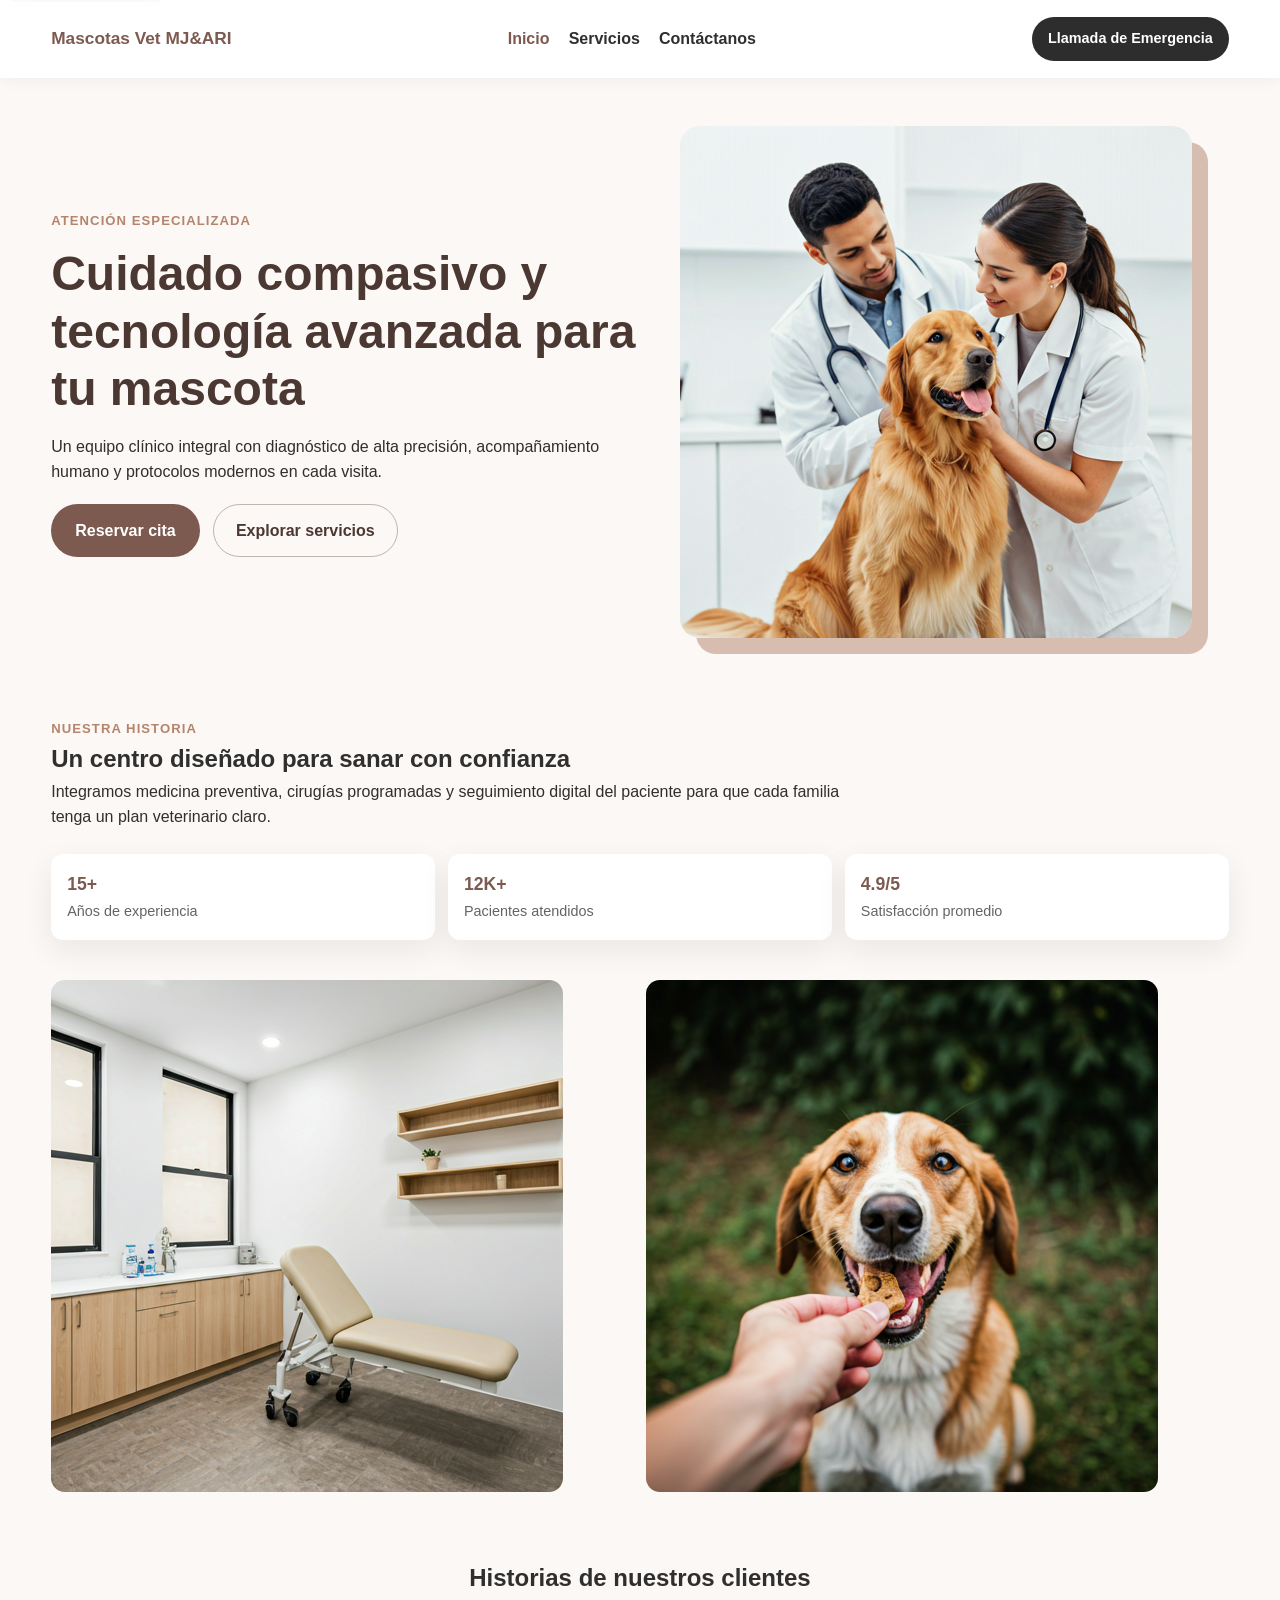
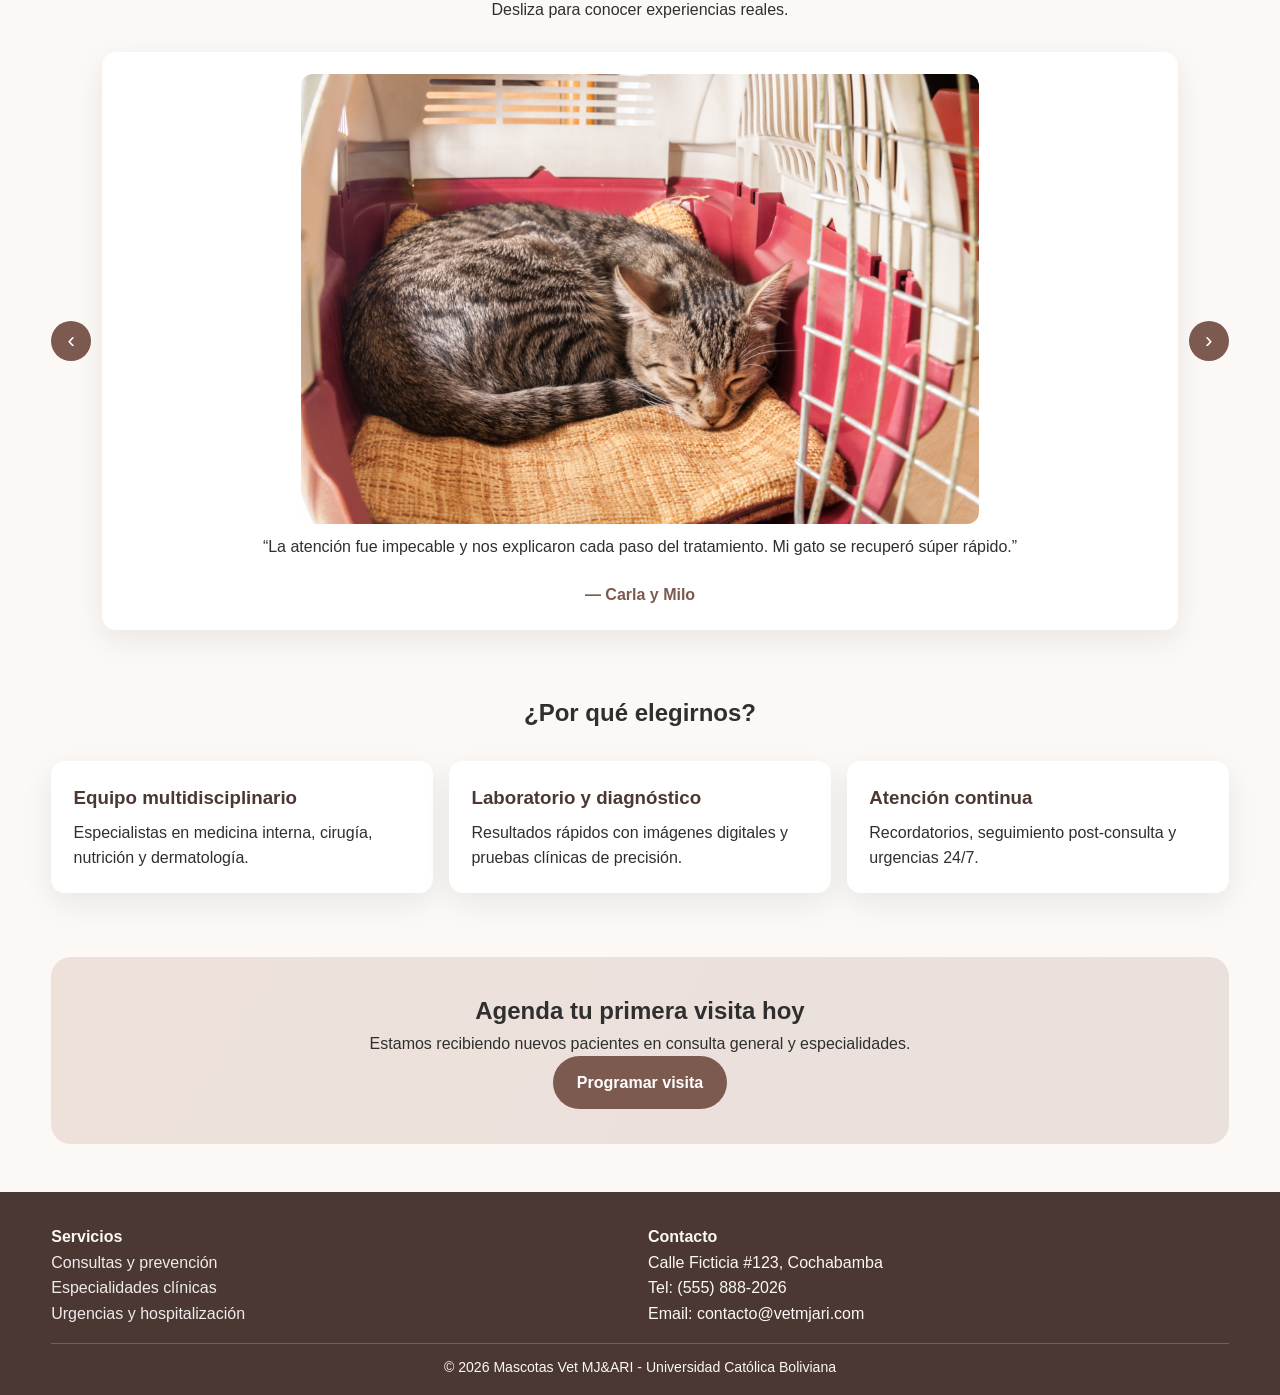
==== commit cbcc4eac: "@modificaciones@" ====
--- a/index.html
+++ b/index.html
@@ -75,7 +75,7 @@
           </figure>
         </div>
       </section>
-
+      
       <section class="about-section" aria-labelledby="aboutTitle">
         <div class="about-container">
           <article class="about-text">
@@ -132,6 +132,9 @@
           </button>
           <div class="slides" data-slider-track>
             <article class="slide active" data-slide>
+              <div class="patient-photo">
+                <img src="img/gato_paciente.png" alt="Foto de Milo">
+              </div>
               <p>
                 “La atención fue impecable y nos explicaron cada paso del
                 tratamiento. Mi gato se recuperó súper rápido.”
@@ -139,6 +142,9 @@
               <h3>— Carla y Milo</h3>
             </article>
             <article class="slide" data-slide>
+              <div class="patient-photo">
+                <img src="img/perrito_paciente.jpg" alt="Foto de Nala">
+              </div>
               <p>
                 “El equipo de emergencias respondió en minutos. Nos sentimos
                 acompañados durante todo el proceso.”
@@ -146,6 +152,9 @@
               <h3>— Andrés y Nala</h3>
             </article>
             <article class="slide" data-slide>
+              <div class="patient-photo">
+                <img src="img/perrito_paciente_dental.jpg" alt="Foto de Rocky">
+              </div>
               <p>
                 “El plan preventivo anual nos ayudó a detectar a tiempo un
                 problema dental. Excelente seguimiento.”
--- a/css/style.css
+++ b/css/style.css
@@ -1,3 +1,604 @@
+.site-header {
+  position: sticky;
+  top: 0;
+  z-index: 3000;
+  background: rgba(255, 255, 255, 0.95);
+  backdrop-filter: blur(8px);
+  box-shadow: 0 2px 14px rgba(0, 0, 0, 0.05);
+}
+
+.nav-container {
+  width: min(1200px, 92%);
+  margin: 0 auto;
+  display: flex;
+  align-items: center;
+  justify-content: space-between;
+  min-height: 78px;
+  gap: 1rem;
+}
+
+.logo {
+  text-decoration: none;
+}
+
+.brand-name {
+  color: #7d5a50;
+  font-weight: 800;
+  font-size: 1.08rem;
+}
+
+.menu-toggle {
+  border: 1px solid rgba(75, 56, 50, 0.25);
+  background: #ffffff;
+  border-radius: 8px;
+  font-size: 1.2rem;
+  line-height: 1;
+  width: 40px;
+  height: 40px;
+}
+
+.nav-links {
+  display: none;
+  list-style: none;
+}
+.nav-links a {
+  text-decoration: none;
+  color: #2f2f2f;
+  font-weight: 600;
+}
+.nav-links a.active, .nav-links a:hover {
+  color: #7d5a50;
+}
+.nav-links.open {
+  display: flex;
+  position: absolute;
+  left: 4%;
+  right: 4%;
+  top: 80px;
+  flex-direction: column;
+  background: #ffffff;
+  border-radius: 14px;
+  box-shadow: 0 10px 30px rgba(23, 23, 23, 0.08);
+  padding: 1rem;
+  gap: 0.9rem;
+}
+
+.btn-emergency {
+  display: none;
+  background: #2d2d2d;
+  color: #ffffff;
+  padding: 0.65rem 1rem;
+  font-size: 0.9rem;
+}
+
+@media (min-width: 768px) {
+  .menu-toggle {
+    display: none;
+  }
+  .nav-links {
+    display: flex;
+    align-items: center;
+    gap: 1.2rem;
+  }
+  .btn-emergency {
+    display: inline-flex;
+  }
+}
+.hero-section,
+.about-section,
+.slider-section,
+.features-section,
+.cta-section {
+  width: min(1200px, 92%);
+  margin: 0 auto;
+}
+
+.hero-section {
+  padding: 3rem 0 2.6rem;
+}
+.hero-section .hero-content {
+  display: grid;
+  gap: 1.6rem;
+  align-items: center;
+}
+.hero-section h1 {
+  color: #4b3832;
+  line-height: 1.2;
+  margin: 0.8rem 0 1rem;
+  font-size: clamp(2rem, 4.4vw, 3rem);
+}
+.hero-section .hero-actions {
+  display: flex;
+  flex-wrap: wrap;
+  gap: 0.8rem;
+  margin-top: 1.2rem;
+}
+.hero-section .hero-image img {
+  border-radius: 20px;
+  box-shadow: 16px 16px 0 rgba(180, 132, 108, 0.5);
+}
+
+.about-section {
+  padding: 2.2rem 0;
+}
+.about-section .about-container {
+  display: flex;
+  flex-direction: column;
+  gap: 2.5rem;
+}
+.about-section .stats-grid {
+  display: grid;
+  grid-template-columns: repeat(auto-fit, minmax(110px, 1fr));
+  gap: 0.8rem;
+  margin-top: 1rem;
+}
+.about-section .about-text {
+  width: 100%;
+}
+.about-section .about-text p {
+  max-width: 800px;
+  margin-bottom: 1.5rem;
+}
+.about-section .stat-item {
+  background: #ffffff;
+  border-radius: 12px;
+  padding: 1rem;
+  box-shadow: 0 10px 30px rgba(23, 23, 23, 0.08);
+}
+.about-section .stat-item .number {
+  display: block;
+  color: #7d5a50;
+  font-size: 1.1rem;
+  font-weight: 800;
+}
+.about-section .stat-item .label {
+  color: #646464;
+  font-size: 0.9rem;
+}
+.about-section .about-gallery {
+  display: grid;
+  grid-template-columns: repeat(2, 1fr);
+  gap: 0.8rem;
+}
+.about-section .about-gallery img {
+  border-radius: 14px;
+  min-height: 180px;
+  object-fit: cover;
+}
+
+.slider-section {
+  padding: 2rem 0;
+}
+.slider-section .slider {
+  display: grid;
+  grid-template-columns: auto 1fr auto;
+  align-items: center;
+  gap: 0.7rem;
+}
+.slider-section .slides {
+  background: #ffffff;
+  border-radius: 14px;
+  box-shadow: 0 10px 30px rgba(23, 23, 23, 0.08);
+  padding: 1.4rem;
+  min-height: 160px;
+}
+.slider-section .slide {
+  display: none;
+}
+.slider-section .slide.active {
+  display: flex;
+  flex-direction: column;
+  align-items: center;
+  text-align: center;
+  gap: 0.6rem;
+}
+.slider-section .slide .patient-photo {
+  display: flex;
+  justify-content: center;
+}
+.slider-section .slide .patient-photo img {
+  width: auto;
+  object-fit: contain;
+  display: block;
+  border-radius: 12px;
+  height: 20vh;
+  min-height: 100px;
+}
+@media (min-width: 768px) {
+  .slider-section .slide .patient-photo img {
+    height: 50vh;
+    max-height: 600px;
+  }
+}
+.slider-section .slide h3 {
+  color: #7d5a50;
+  margin-top: 0.8rem;
+  font-size: 1rem;
+}
+.slider-section .slider-control {
+  border: 0;
+  width: 40px;
+  height: 40px;
+  border-radius: 50%;
+  background: #7d5a50;
+  color: #ffffff;
+  font-size: 1.4rem;
+  cursor: pointer;
+}
+
+.features-section {
+  padding: 2rem 0;
+}
+.features-section .features-grid {
+  display: grid;
+  gap: 1rem;
+  grid-template-columns: repeat(auto-fit, minmax(230px, 1fr));
+}
+.features-section .feature-card {
+  background: #ffffff;
+  padding: 1.4rem;
+  border-radius: 14px;
+  box-shadow: 0 10px 30px rgba(23, 23, 23, 0.08);
+}
+.features-section .feature-card h3 {
+  color: #4b3832;
+  margin-bottom: 0.4rem;
+}
+
+.cta-section {
+  text-align: center;
+  background: linear-gradient(120deg, rgba(180, 132, 108, 0.2), rgba(125, 90, 80, 0.15));
+  border-radius: 20px;
+  margin: 2rem auto 3rem;
+  padding: 2.2rem 1rem;
+}
+
+@media (min-width: 768px) {
+  .hero-section .hero-content,
+  .about-section .about-container {
+    grid-template-columns: 1.1fr 1fr;
+  }
+}
+.services-hero,
+.filters-container,
+.services-grid-container,
+.accordion-section,
+.urgent-info {
+  width: min(1200px, 92%);
+  margin: 0 auto;
+}
+
+.services-hero {
+  text-align: center;
+  padding: 2.8rem 0 1.5rem;
+}
+.services-hero h1 {
+  color: #4b3832;
+  margin: 0.65rem 0;
+  font-size: clamp(2rem, 3.8vw, 2.8rem);
+}
+
+.filters-container {
+  padding: 1rem 0;
+}
+.filters-container .filter-buttons {
+  display: flex;
+  flex-wrap: wrap;
+  gap: 0.5rem;
+}
+.filters-container .filter-btn {
+  border: 1px solid rgba(75, 56, 50, 0.2);
+  background: #ffffff;
+  color: #2f2f2f;
+  padding: 0.56rem 1rem;
+  border-radius: 999px;
+  cursor: pointer;
+}
+.filters-container .filter-btn.active, .filters-container .filter-btn:hover {
+  background: #7d5a50;
+  color: #ffffff;
+}
+
+.services-grid {
+  display: grid;
+  grid-template-columns: repeat(auto-fit, minmax(220px, 1fr));
+  gap: 1rem;
+}
+.services-grid .service-card {
+  background: #ffffff;
+  padding: 1.2rem;
+  border-radius: 14px;
+  box-shadow: 0 10px 30px rgba(23, 23, 23, 0.08);
+  display: flex;
+  flex-direction: column;
+  gap: 0.65rem;
+}
+.services-grid .service-card.hidden {
+  display: none;
+}
+.services-grid .service-card .card-icon {
+  width: 48px;
+  height: 48px;
+  border-radius: 50%;
+  background: rgba(180, 132, 108, 0.2);
+  display: inline-flex;
+  align-items: center;
+  justify-content: center;
+  font-size: 1.4rem;
+}
+.services-grid .service-card .card-list {
+  margin-left: 1.1rem;
+  color: #646464;
+  font-size: 0.92rem;
+}
+.services-grid .service-card .btn-text {
+  margin-top: auto;
+  border: 0;
+  background: transparent;
+  color: #7d5a50;
+  font-weight: 700;
+  text-align: left;
+  cursor: pointer;
+  text-decoration: underline;
+}
+
+.accordion-section {
+  padding: 2rem 0;
+}
+.accordion-section .accordion {
+  display: grid;
+  gap: 0.8rem;
+}
+.accordion-section .accordion-item {
+  background: #ffffff;
+  border-radius: 12px;
+  box-shadow: 0 10px 30px rgba(23, 23, 23, 0.08);
+}
+.accordion-section .accordion-trigger {
+  width: 100%;
+  text-align: left;
+  background: transparent;
+  border: 0;
+  color: #4b3832;
+  padding: 1rem;
+  font-weight: 700;
+  cursor: pointer;
+}
+.accordion-section .accordion-content {
+  display: none;
+  padding: 0 1rem 1rem;
+  color: #646464;
+}
+.accordion-section .accordion-item.active .accordion-content {
+  display: block;
+}
+
+.urgent-info {
+  margin: 1rem auto 3rem;
+  background: #b4846c;
+  color: #ffffff;
+  padding: 1.4rem;
+  border-radius: 16px;
+  display: grid;
+  gap: 1rem;
+}
+.urgent-info .info-image img {
+  border-radius: 12px;
+  min-height: 190px;
+  object-fit: cover;
+}
+.urgent-info .cta-group {
+  margin-top: 1rem;
+  display: flex;
+  gap: 0.7rem;
+  flex-wrap: wrap;
+}
+.urgent-info .btn-secondary {
+  border-color: rgba(255, 255, 255, 0.7);
+  color: #ffffff;
+}
+
+.modal {
+  display: none;
+  position: fixed;
+  inset: 0;
+  z-index: 5000;
+  background: rgba(0, 0, 0, 0.5);
+  padding: 1rem;
+}
+.modal.is-open {
+  display: grid;
+  place-items: center;
+}
+.modal .modal-content {
+  width: min(460px, 100%);
+  background: #ffffff;
+  border-radius: 14px;
+  padding: 1.2rem;
+  position: relative;
+}
+.modal .modal-close {
+  position: absolute;
+  right: 0.7rem;
+  top: 0.5rem;
+  border: 0;
+  font-size: 1.5rem;
+  background: transparent;
+  cursor: pointer;
+}
+
+@media (min-width: 1024px) {
+  .urgent-info {
+    grid-template-columns: 1fr 1fr;
+    align-items: center;
+    padding: 2rem;
+  }
+}
+.contact-hero,
+.contact-container,
+.emergency-cta {
+  width: min(1200px, 92%);
+  margin: 0 auto;
+}
+
+.contact-hero {
+  text-align: center;
+  padding: 2.8rem 0 1.4rem;
+}
+.contact-hero h1 {
+  margin: 0.65rem 0;
+  color: #4b3832;
+  font-size: clamp(2rem, 3.8vw, 2.8rem);
+}
+
+.contact-container {
+  display: grid;
+  gap: 1rem;
+}
+.contact-container .contact-form-wrapper,
+.contact-container .contact-info {
+  background: #ffffff;
+  border-radius: 14px;
+  box-shadow: 0 10px 30px rgba(23, 23, 23, 0.08);
+  padding: 1.2rem;
+}
+.contact-container .form-intro {
+  color: #646464;
+  margin-bottom: 1rem;
+}
+.contact-container .form-row {
+  display: grid;
+  gap: 0.8rem;
+}
+.contact-container .form-group {
+  margin-bottom: 0.9rem;
+}
+.contact-container .form-group label {
+  display: block;
+  margin-bottom: 0.4rem;
+  font-weight: 600;
+  color: #4b3832;
+}
+.contact-container .form-group input,
+.contact-container .form-group select,
+.contact-container .form-group textarea {
+  width: 100%;
+  border: 1px solid rgba(75, 56, 50, 0.2);
+  border-radius: 10px;
+  background: #f1edea;
+  padding: 0.82rem;
+  font-family: inherit;
+}
+.contact-container .checkbox-group {
+  display: flex;
+  align-items: flex-start;
+  gap: 0.55rem;
+}
+.contact-container .checkbox-group input {
+  width: auto;
+  margin-top: 0.2rem;
+}
+.contact-container .checkbox-group label {
+  margin: 0;
+  font-weight: 500;
+  color: #2f2f2f;
+}
+.contact-container .error-msg {
+  display: block;
+  color: #b42318;
+  font-size: 0.85rem;
+  min-height: 1.2rem;
+}
+.contact-container .form-feedback {
+  margin-top: 1rem;
+  font-weight: 700;
+}
+.contact-container .form-feedback.success {
+  color: #0b8f4d;
+}
+.contact-container .form-feedback.error {
+  color: #b42318;
+}
+.contact-container .info-block {
+  margin-bottom: 1rem;
+}
+.contact-container .info-block h3 {
+  margin-bottom: 0.3rem;
+  color: #4b3832;
+}
+.contact-container .info-block ul {
+  list-style: none;
+  color: #646464;
+}
+.contact-container .map-placeholder img {
+  border-radius: 12px;
+  min-height: 180px;
+  object-fit: cover;
+}
+
+.emergency-cta {
+  padding: 2rem 0 3rem;
+}
+.emergency-cta .cta-box {
+  background: rgba(180, 132, 108, 0.2);
+  border-radius: 20px;
+  text-align: center;
+  padding: 1.8rem 1rem;
+}
+.emergency-cta .btn-emergency-lg {
+  margin-top: 0.9rem;
+  background: #1f1f1f;
+  color: #ffffff;
+  padding: 0.9rem 1.5rem;
+}
+
+@media (min-width: 768px) {
+  .contact-container {
+    grid-template-columns: 1.25fr 0.95fr;
+  }
+  .contact-container .form-row {
+    grid-template-columns: 1fr 1fr;
+  }
+}
+footer {
+  background: #4b3832;
+  color: #fcf8f5;
+  padding: 2rem 0 1rem;
+}
+footer .footer-container {
+  width: min(1200px, 92%);
+  margin: 0 auto;
+  display: grid;
+  grid-template-columns: repeat(auto-fit, minmax(220px, 1fr));
+  gap: 1rem;
+  border-bottom: 1px solid rgba(255, 255, 255, 0.2);
+  padding-bottom: 1rem;
+}
+footer .footer-column ul {
+  list-style: none;
+}
+footer .footer-column a {
+  color: rgba(255, 255, 255, 0.9);
+  text-decoration: none;
+}
+footer .footer-bottom {
+  width: min(1200px, 92%);
+  margin: 0.8rem auto 0;
+  text-align: center;
+  font-size: 0.88rem;
+}
+
+@media (max-width: 480px) {
+  .hero-section p,
+  .services-hero p,
+  .contact-hero p {
+    font-size: 0.95rem;
+  }
+  .btn-primary,
+  .btn-secondary {
+    width: 100%;
+  }
+}
 * {
   margin: 0;
   padding: 0;
@@ -106,575 +707,4 @@
   visibility: visible;
 }
 
-.site-header {
-  position: sticky;
-  top: 0;
-  z-index: 3000;
-  background: rgba(255, 255, 255, 0.95);
-  backdrop-filter: blur(8px);
-  box-shadow: 0 2px 14px rgba(0, 0, 0, 0.05);
-}
-
-.nav-container {
-  width: min(1200px, 92%);
-  margin: 0 auto;
-  display: flex;
-  align-items: center;
-  justify-content: space-between;
-  min-height: 78px;
-  gap: 1rem;
-}
-
-.logo {
-  text-decoration: none;
-}
-
-.brand-name {
-  color: #7d5a50;
-  font-weight: 800;
-  font-size: 1.08rem;
-}
-
-.menu-toggle {
-  border: 1px solid rgba(75, 56, 50, 0.25);
-  background: #ffffff;
-  border-radius: 8px;
-  font-size: 1.2rem;
-  line-height: 1;
-  width: 40px;
-  height: 40px;
-}
-
-.nav-links {
-  display: none;
-  list-style: none;
-}
-.nav-links a {
-  text-decoration: none;
-  color: #2f2f2f;
-  font-weight: 600;
-}
-.nav-links a.active, .nav-links a:hover {
-  color: #7d5a50;
-}
-.nav-links.open {
-  display: flex;
-  position: absolute;
-  left: 4%;
-  right: 4%;
-  top: 80px;
-  flex-direction: column;
-  background: #ffffff;
-  border-radius: 14px;
-  box-shadow: 0 10px 30px rgba(23, 23, 23, 0.08);
-  padding: 1rem;
-  gap: 0.9rem;
-}
-
-.btn-emergency {
-  display: none;
-  background: #2d2d2d;
-  color: #ffffff;
-  padding: 0.65rem 1rem;
-  font-size: 0.9rem;
-}
-
-@media (min-width: 768px) {
-  .menu-toggle {
-    display: none;
-  }
-  .nav-links {
-    display: flex;
-    align-items: center;
-    gap: 1.2rem;
-  }
-  .btn-emergency {
-    display: inline-flex;
-  }
-}
-.hero-section,
-.about-section,
-.slider-section,
-.features-section,
-.cta-section {
-  width: min(1200px, 92%);
-  margin: 0 auto;
-}
-
-.hero-section {
-  padding: 3rem 0 2.6rem;
-}
-.hero-section .hero-content {
-  display: grid;
-  gap: 1.6rem;
-  align-items: center;
-}
-.hero-section h1 {
-  color: #4b3832;
-  line-height: 1.2;
-  margin: 0.8rem 0 1rem;
-  font-size: clamp(2rem, 4.4vw, 3rem);
-}
-.hero-section .hero-actions {
-  display: flex;
-  flex-wrap: wrap;
-  gap: 0.8rem;
-  margin-top: 1.2rem;
-}
-.hero-section .hero-image img {
-  border-radius: 20px;
-  box-shadow: 16px 16px 0 rgba(180, 132, 108, 0.5);
-}
-
-.about-section {
-  padding: 2.2rem 0;
-}
-.about-section .about-container {
-  display: grid;
-  gap: 1.4rem;
-}
-.about-section .stats-grid {
-  display: grid;
-  grid-template-columns: repeat(auto-fit, minmax(110px, 1fr));
-  gap: 0.8rem;
-  margin-top: 1rem;
-}
-.about-section .stat-item {
-  background: #ffffff;
-  border-radius: 12px;
-  padding: 1rem;
-  box-shadow: 0 10px 30px rgba(23, 23, 23, 0.08);
-}
-.about-section .stat-item .number {
-  display: block;
-  color: #7d5a50;
-  font-size: 1.1rem;
-  font-weight: 800;
-}
-.about-section .stat-item .label {
-  color: #646464;
-  font-size: 0.9rem;
-}
-.about-section .about-gallery {
-  display: grid;
-  gap: 0.8rem;
-}
-.about-section .about-gallery img {
-  border-radius: 14px;
-  min-height: 180px;
-  object-fit: cover;
-}
-
-.slider-section {
-  padding: 2rem 0;
-}
-.slider-section .slider {
-  display: grid;
-  grid-template-columns: auto 1fr auto;
-  align-items: center;
-  gap: 0.7rem;
-}
-.slider-section .slides {
-  background: #ffffff;
-  border-radius: 14px;
-  box-shadow: 0 10px 30px rgba(23, 23, 23, 0.08);
-  padding: 1.4rem;
-  min-height: 160px;
-}
-.slider-section .slide {
-  display: none;
-}
-.slider-section .slide.active {
-  display: block;
-}
-.slider-section .slide h3 {
-  color: #7d5a50;
-  margin-top: 0.8rem;
-  font-size: 1rem;
-}
-.slider-section .slider-control {
-  border: 0;
-  width: 40px;
-  height: 40px;
-  border-radius: 50%;
-  background: #7d5a50;
-  color: #ffffff;
-  font-size: 1.4rem;
-  cursor: pointer;
-}
-
-.features-section {
-  padding: 2rem 0;
-}
-.features-section .features-grid {
-  display: grid;
-  gap: 1rem;
-  grid-template-columns: repeat(auto-fit, minmax(230px, 1fr));
-}
-.features-section .feature-card {
-  background: #ffffff;
-  padding: 1.4rem;
-  border-radius: 14px;
-  box-shadow: 0 10px 30px rgba(23, 23, 23, 0.08);
-}
-.features-section .feature-card h3 {
-  color: #4b3832;
-  margin-bottom: 0.4rem;
-}
-
-.cta-section {
-  text-align: center;
-  background: linear-gradient(120deg, rgba(180, 132, 108, 0.2), rgba(125, 90, 80, 0.15));
-  border-radius: 20px;
-  margin: 2rem auto 3rem;
-  padding: 2.2rem 1rem;
-}
-
-@media (min-width: 768px) {
-  .hero-section .hero-content,
-  .about-section .about-container {
-    grid-template-columns: 1.1fr 1fr;
-  }
-}
-.services-hero,
-.filters-container,
-.services-grid-container,
-.accordion-section,
-.urgent-info {
-  width: min(1200px, 92%);
-  margin: 0 auto;
-}
-
-.services-hero {
-  text-align: center;
-  padding: 2.8rem 0 1.5rem;
-}
-.services-hero h1 {
-  color: #4b3832;
-  margin: 0.65rem 0;
-  font-size: clamp(2rem, 3.8vw, 2.8rem);
-}
-
-.filters-container {
-  padding: 1rem 0;
-}
-.filters-container .filter-buttons {
-  display: flex;
-  flex-wrap: wrap;
-  gap: 0.5rem;
-}
-.filters-container .filter-btn {
-  border: 1px solid rgba(75, 56, 50, 0.2);
-  background: #ffffff;
-  color: #2f2f2f;
-  padding: 0.56rem 1rem;
-  border-radius: 999px;
-  cursor: pointer;
-}
-.filters-container .filter-btn.active, .filters-container .filter-btn:hover {
-  background: #7d5a50;
-  color: #ffffff;
-}
-
-.services-grid {
-  display: grid;
-  grid-template-columns: repeat(auto-fit, minmax(220px, 1fr));
-  gap: 1rem;
-}
-.services-grid .service-card {
-  background: #ffffff;
-  padding: 1.2rem;
-  border-radius: 14px;
-  box-shadow: 0 10px 30px rgba(23, 23, 23, 0.08);
-  display: flex;
-  flex-direction: column;
-  gap: 0.65rem;
-}
-.services-grid .service-card.hidden {
-  display: none;
-}
-.services-grid .service-card .card-icon {
-  width: 48px;
-  height: 48px;
-  border-radius: 50%;
-  background: rgba(180, 132, 108, 0.2);
-  display: inline-flex;
-  align-items: center;
-  justify-content: center;
-  font-size: 1.4rem;
-}
-.services-grid .service-card .card-list {
-  margin-left: 1.1rem;
-  color: #646464;
-  font-size: 0.92rem;
-}
-.services-grid .service-card .btn-text {
-  margin-top: auto;
-  border: 0;
-  background: transparent;
-  color: #7d5a50;
-  font-weight: 700;
-  text-align: left;
-  cursor: pointer;
-  text-decoration: underline;
-}
-
-.accordion-section {
-  padding: 2rem 0;
-}
-.accordion-section .accordion {
-  display: grid;
-  gap: 0.8rem;
-}
-.accordion-section .accordion-item {
-  background: #ffffff;
-  border-radius: 12px;
-  box-shadow: 0 10px 30px rgba(23, 23, 23, 0.08);
-}
-.accordion-section .accordion-trigger {
-  width: 100%;
-  text-align: left;
-  background: transparent;
-  border: 0;
-  color: #4b3832;
-  padding: 1rem;
-  font-weight: 700;
-  cursor: pointer;
-}
-.accordion-section .accordion-content {
-  display: none;
-  padding: 0 1rem 1rem;
-  color: #646464;
-}
-.accordion-section .accordion-item.active .accordion-content {
-  display: block;
-}
-
-.urgent-info {
-  margin: 1rem auto 3rem;
-  background: #b4846c;
-  color: #ffffff;
-  padding: 1.4rem;
-  border-radius: 16px;
-  display: grid;
-  gap: 1rem;
-}
-.urgent-info .info-image img {
-  border-radius: 12px;
-  min-height: 190px;
-  object-fit: cover;
-}
-.urgent-info .cta-group {
-  margin-top: 1rem;
-  display: flex;
-  gap: 0.7rem;
-  flex-wrap: wrap;
-}
-.urgent-info .btn-secondary {
-  border-color: rgba(255, 255, 255, 0.7);
-  color: #ffffff;
-}
-
-.modal {
-  display: none;
-  position: fixed;
-  inset: 0;
-  z-index: 5000;
-  background: rgba(0, 0, 0, 0.5);
-  padding: 1rem;
-}
-.modal.is-open {
-  display: grid;
-  place-items: center;
-}
-.modal .modal-content {
-  width: min(460px, 100%);
-  background: #ffffff;
-  border-radius: 14px;
-  padding: 1.2rem;
-  position: relative;
-}
-.modal .modal-close {
-  position: absolute;
-  right: 0.7rem;
-  top: 0.5rem;
-  border: 0;
-  font-size: 1.5rem;
-  background: transparent;
-  cursor: pointer;
-}
-
-@media (min-width: 1024px) {
-  .urgent-info {
-    grid-template-columns: 1fr 1fr;
-    align-items: center;
-    padding: 2rem;
-  }
-}
-.contact-hero,
-.contact-container,
-.emergency-cta {
-  width: min(1200px, 92%);
-  margin: 0 auto;
-}
-
-.contact-hero {
-  text-align: center;
-  padding: 2.8rem 0 1.4rem;
-}
-.contact-hero h1 {
-  margin: 0.65rem 0;
-  color: #4b3832;
-  font-size: clamp(2rem, 3.8vw, 2.8rem);
-}
-
-.contact-container {
-  display: grid;
-  gap: 1rem;
-}
-.contact-container .contact-form-wrapper,
-.contact-container .contact-info {
-  background: #ffffff;
-  border-radius: 14px;
-  box-shadow: 0 10px 30px rgba(23, 23, 23, 0.08);
-  padding: 1.2rem;
-}
-.contact-container .form-intro {
-  color: #646464;
-  margin-bottom: 1rem;
-}
-.contact-container .form-row {
-  display: grid;
-  gap: 0.8rem;
-}
-.contact-container .form-group {
-  margin-bottom: 0.9rem;
-}
-.contact-container .form-group label {
-  display: block;
-  margin-bottom: 0.4rem;
-  font-weight: 600;
-  color: #4b3832;
-}
-.contact-container .form-group input,
-.contact-container .form-group select,
-.contact-container .form-group textarea {
-  width: 100%;
-  border: 1px solid rgba(75, 56, 50, 0.2);
-  border-radius: 10px;
-  background: #f1edea;
-  padding: 0.82rem;
-  font-family: inherit;
-}
-.contact-container .checkbox-group {
-  display: flex;
-  align-items: flex-start;
-  gap: 0.55rem;
-}
-.contact-container .checkbox-group input {
-  width: auto;
-  margin-top: 0.2rem;
-}
-.contact-container .checkbox-group label {
-  margin: 0;
-  font-weight: 500;
-  color: #2f2f2f;
-}
-.contact-container .error-msg {
-  display: block;
-  color: #b42318;
-  font-size: 0.85rem;
-  min-height: 1.2rem;
-}
-.contact-container .form-feedback {
-  margin-top: 1rem;
-  font-weight: 700;
-}
-.contact-container .form-feedback.success {
-  color: #0b8f4d;
-}
-.contact-container .form-feedback.error {
-  color: #b42318;
-}
-.contact-container .info-block {
-  margin-bottom: 1rem;
-}
-.contact-container .info-block h3 {
-  margin-bottom: 0.3rem;
-  color: #4b3832;
-}
-.contact-container .info-block ul {
-  list-style: none;
-  color: #646464;
-}
-.contact-container .map-placeholder img {
-  border-radius: 12px;
-  min-height: 180px;
-  object-fit: cover;
-}
-
-.emergency-cta {
-  padding: 2rem 0 3rem;
-}
-.emergency-cta .cta-box {
-  background: rgba(180, 132, 108, 0.2);
-  border-radius: 20px;
-  text-align: center;
-  padding: 1.8rem 1rem;
-}
-.emergency-cta .btn-emergency-lg {
-  margin-top: 0.9rem;
-  background: #1f1f1f;
-  color: #ffffff;
-  padding: 0.9rem 1.5rem;
-}
-
-@media (min-width: 768px) {
-  .contact-container {
-    grid-template-columns: 1.25fr 0.95fr;
-  }
-  .contact-container .form-row {
-    grid-template-columns: 1fr 1fr;
-  }
-}
-footer {
-  background: #4b3832;
-  color: #fcf8f5;
-  padding: 2rem 0 1rem;
-}
-footer .footer-container {
-  width: min(1200px, 92%);
-  margin: 0 auto;
-  display: grid;
-  grid-template-columns: repeat(auto-fit, minmax(220px, 1fr));
-  gap: 1rem;
-  border-bottom: 1px solid rgba(255, 255, 255, 0.2);
-  padding-bottom: 1rem;
-}
-footer .footer-column ul {
-  list-style: none;
-}
-footer .footer-column a {
-  color: rgba(255, 255, 255, 0.9);
-  text-decoration: none;
-}
-footer .footer-bottom {
-  width: min(1200px, 92%);
-  margin: 0.8rem auto 0;
-  text-align: center;
-  font-size: 0.88rem;
-}
-
-@media (max-width: 480px) {
-  .hero-section p,
-  .services-hero p,
-  .contact-hero p {
-    font-size: 0.95rem;
-  }
-  .btn-primary,
-  .btn-secondary {
-    width: 100%;
-  }
-}
-
 /*# sourceMappingURL=style.css.map */
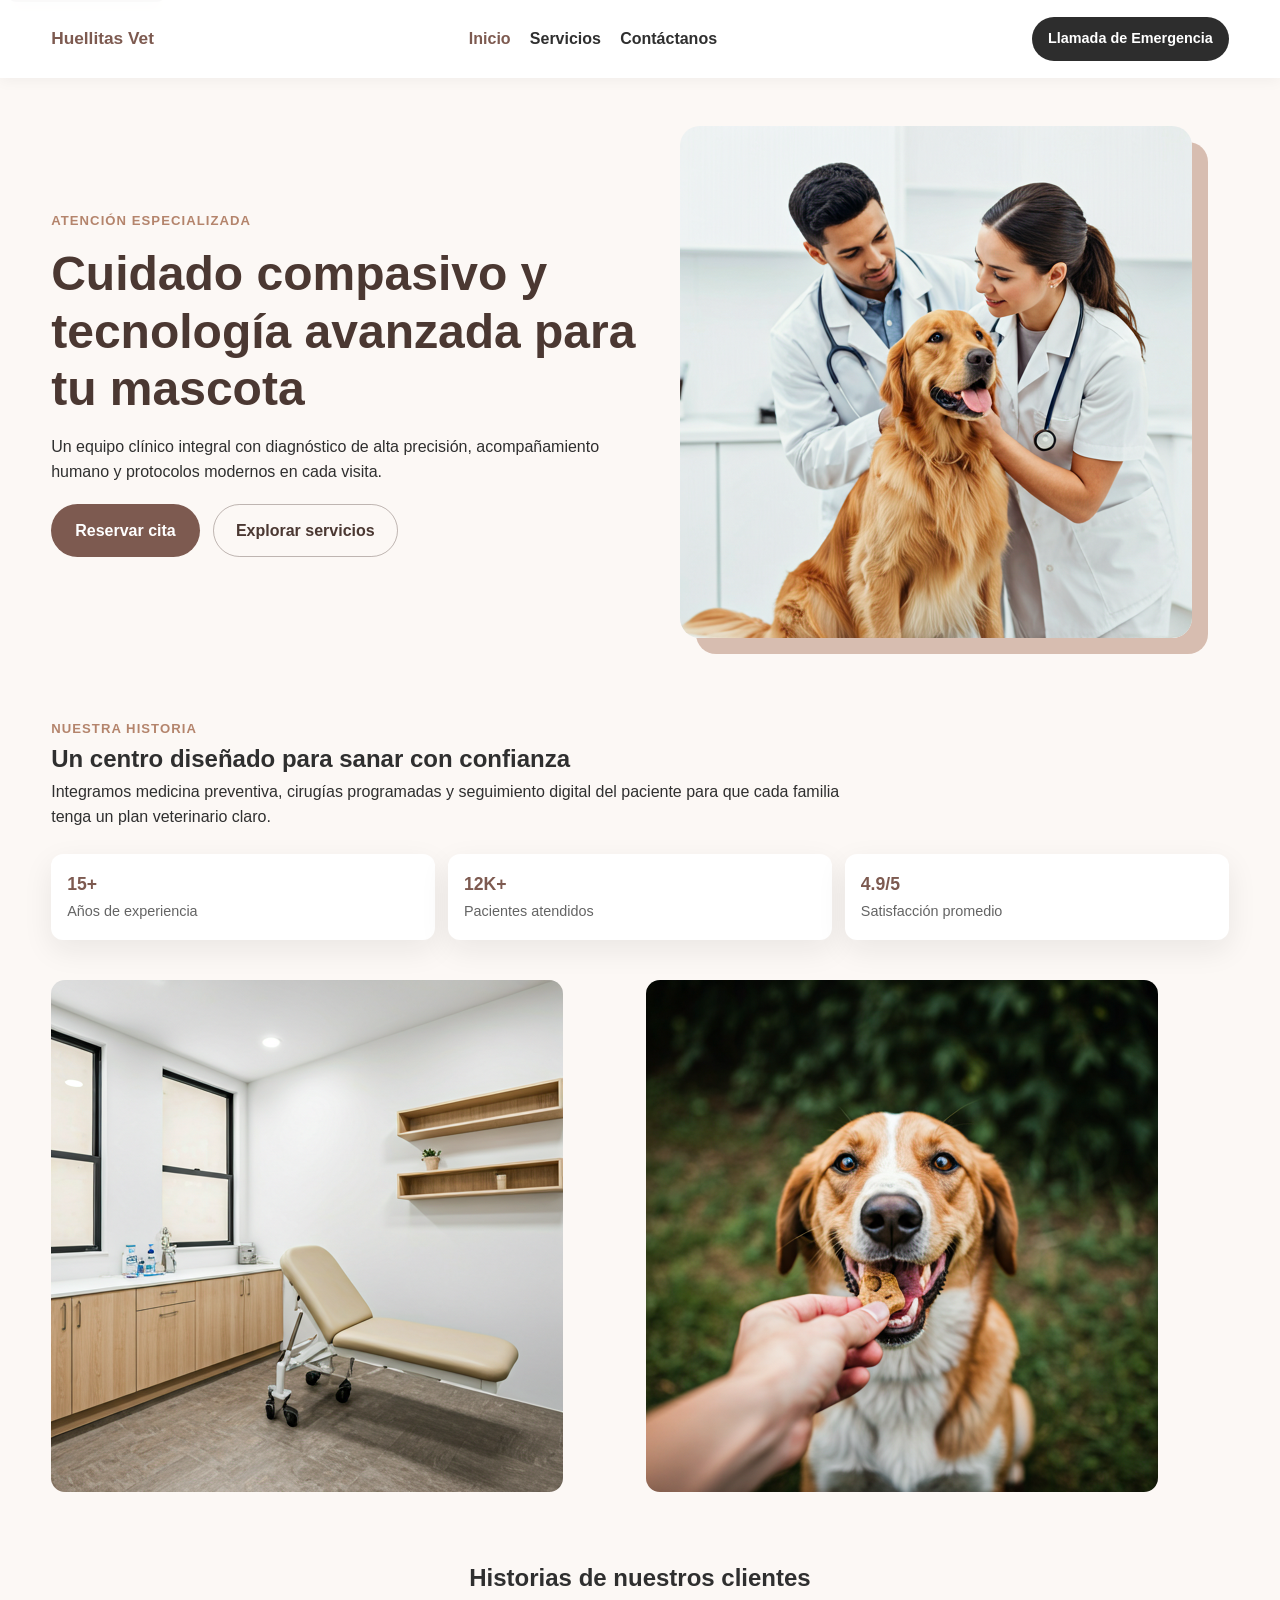
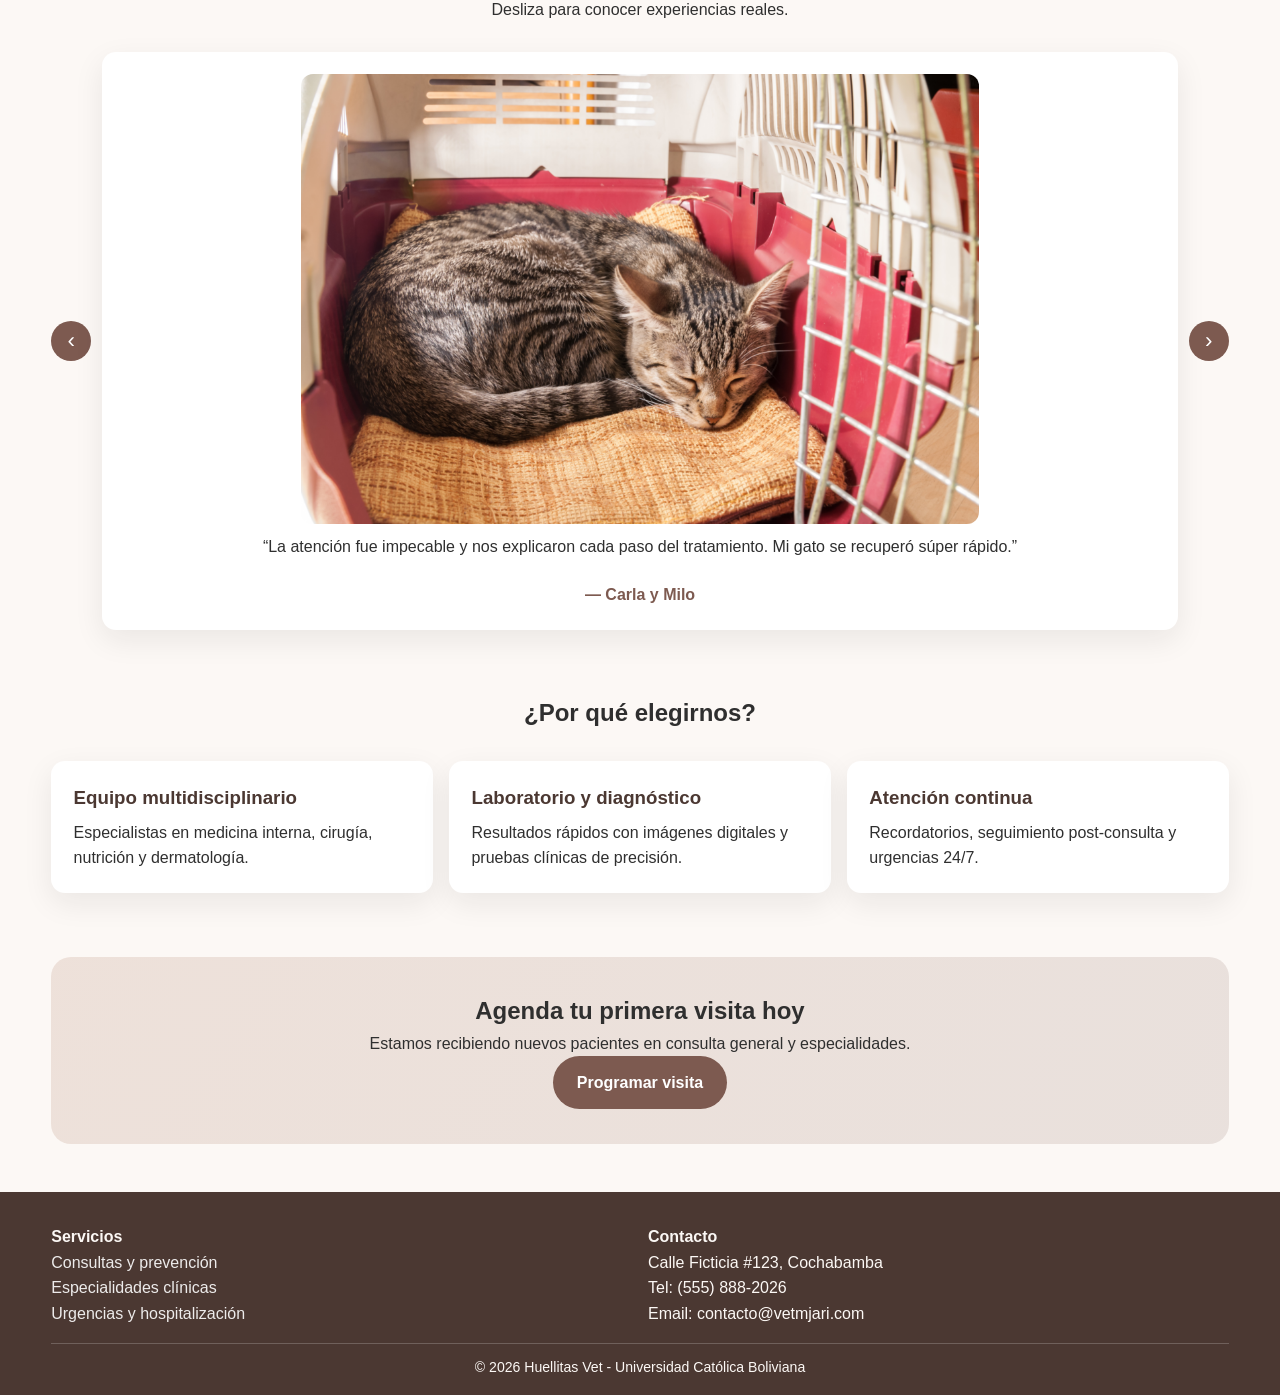
==== commit d174d1a2: "fix: nombre del sitio" ====
--- a/index.html
+++ b/index.html
@@ -5,9 +5,9 @@
     <meta name="viewport" content="width=device-width, initial-scale=1.0" />
     <meta
       name="description"
-      content="Mascotas Vet MJ&ARI: atención veterinaria integral con citas online, especialistas y emergencias 24/7."
+      content="Huellitas Vet: atención veterinaria integral con citas online, especialistas y emergencias 24/7."
     />
-    <title>Veterinaria MJ&ARI - Inicio</title>
+    <title>Huellitas Vet - Inicio</title>
     <link rel="stylesheet" href="css/style.css" />
   </head>
   <body>
@@ -18,9 +18,9 @@
         <a
           class="logo"
           href="index.html"
-          aria-label="Ir al inicio de Mascotas Vet MJ&ARI"
+          aria-label="Ir al inicio de Huellitas Vet"
         >
-          <span class="brand-name">Mascotas Vet MJ&amp;ARI</span>
+          <span class="brand-name">Huellitas Vet</span>
         </a>
 
         <button
@@ -75,7 +75,7 @@
           </figure>
         </div>
       </section>
-      
+
       <section class="about-section" aria-labelledby="aboutTitle">
         <div class="about-container">
           <article class="about-text">
@@ -133,7 +133,7 @@
           <div class="slides" data-slider-track>
             <article class="slide active" data-slide>
               <div class="patient-photo">
-                <img src="img/gato_paciente.png" alt="Foto de Milo">
+                <img src="img/gato_paciente.png" alt="Foto de Milo" />
               </div>
               <p>
                 “La atención fue impecable y nos explicaron cada paso del
@@ -143,7 +143,7 @@
             </article>
             <article class="slide" data-slide>
               <div class="patient-photo">
-                <img src="img/perrito_paciente.jpg" alt="Foto de Nala">
+                <img src="img/perrito_paciente.jpg" alt="Foto de Nala" />
               </div>
               <p>
                 “El equipo de emergencias respondió en minutos. Nos sentimos
@@ -153,7 +153,10 @@
             </article>
             <article class="slide" data-slide>
               <div class="patient-photo">
-                <img src="img/perrito_paciente_dental.jpg" alt="Foto de Rocky">
+                <img
+                  src="img/perrito_paciente_dental.jpg"
+                  alt="Foto de Rocky"
+                />
               </div>
               <p>
                 “El plan preventivo anual nos ayudó a detectar a tiempo un
@@ -228,9 +231,7 @@
         </div>
       </div>
       <div class="footer-bottom">
-        <p>
-          &copy; 2026 Mascotas Vet MJ&amp;ARI - Universidad Católica Boliviana
-        </p>
+        <p>&copy; 2026 Huellitas Vet - Universidad Católica Boliviana</p>
       </div>
     </footer>
 
--- a/css/style.css
+++ b/css/style.css
@@ -530,10 +530,15 @@
   list-style: none;
   color: #646464;
 }
-.contact-container .map-placeholder img {
-  border-radius: 12px;
-  min-height: 180px;
-  object-fit: cover;
+.contact-container .map-container {
+  margin-top: 1rem;
+  border-radius: 10px;
+  overflow: hidden;
+}
+.contact-container .map-container iframe {
+  width: 100%;
+  height: 300px;
+  border: 0;
 }
 
 .emergency-cta {
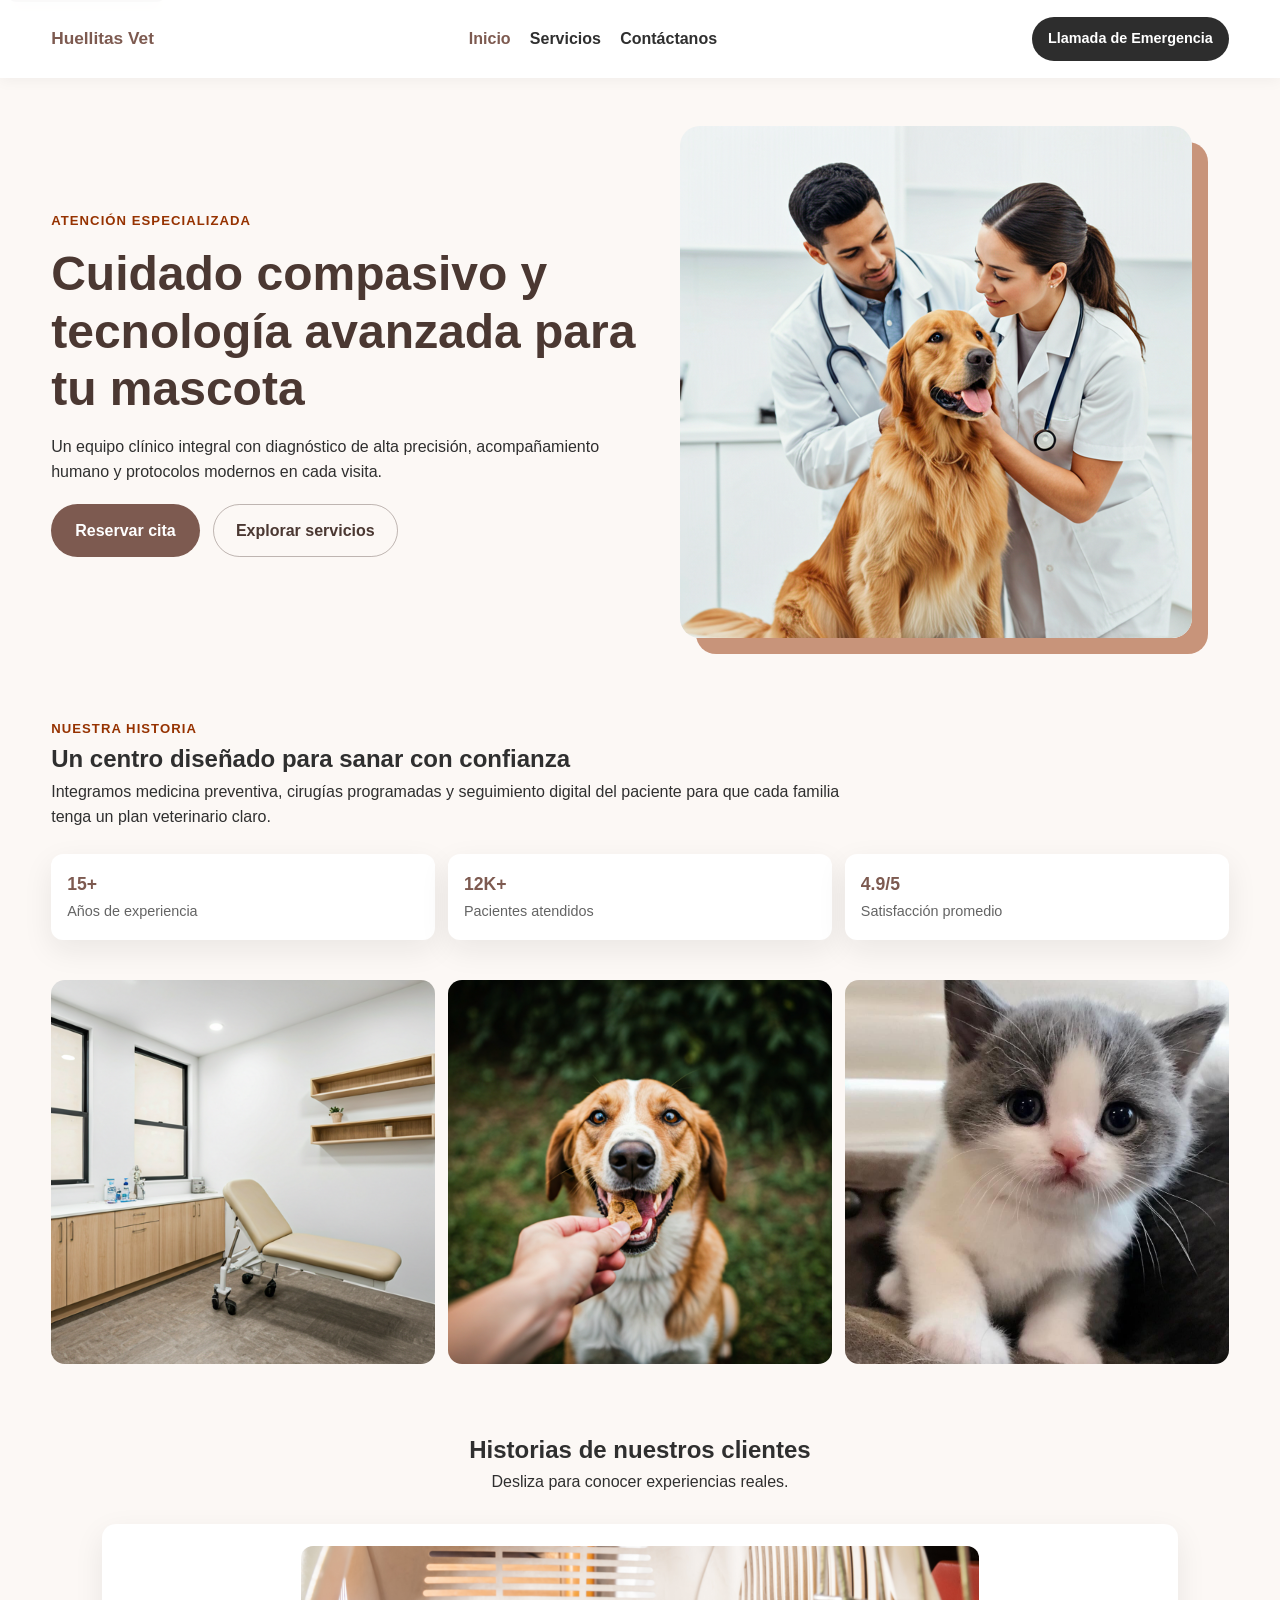
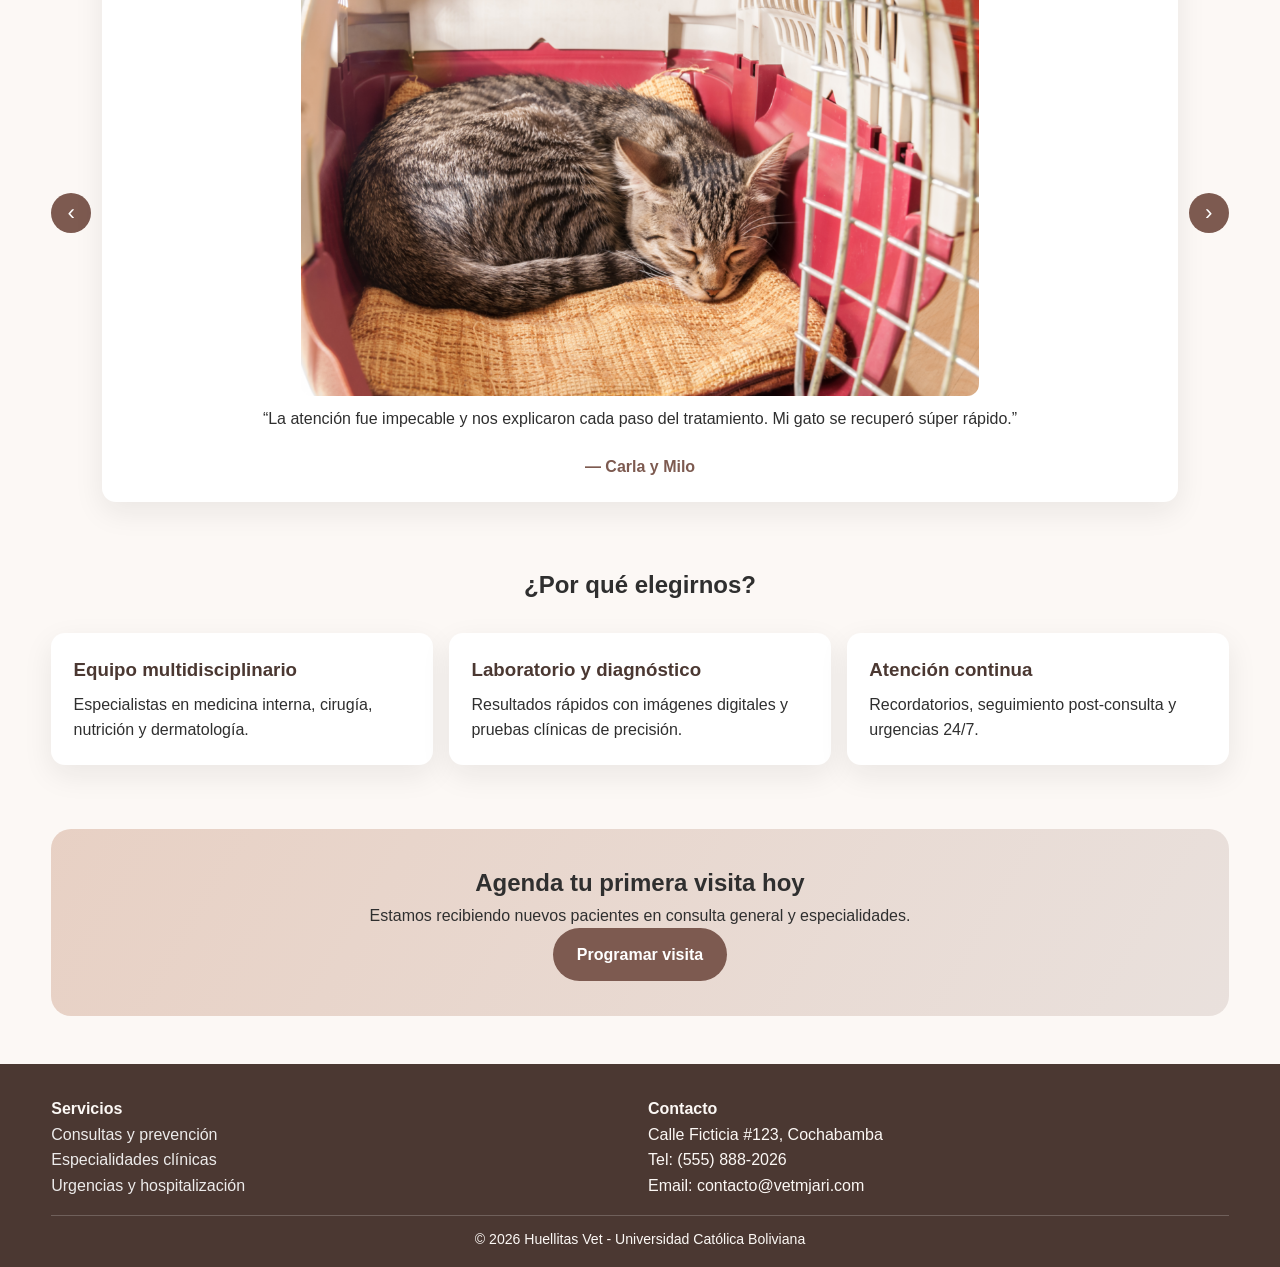
==== commit c897c8c4: "imagenes" ====
--- a/index.html
+++ b/index.html
@@ -110,6 +110,10 @@
             <img
               src="img/perritoCroqueta.png"
               alt="Perro feliz después de su consulta"
+            />
+            <img
+              src="img/gatito.jpg"
+              alt="Gato feliz después de su consulta"
             />
           </div>
         </div>
--- a/css/style.css
+++ b/css/style.css
@@ -115,7 +115,7 @@
 }
 .hero-section .hero-image img {
   border-radius: 20px;
-  box-shadow: 16px 16px 0 rgba(180, 132, 108, 0.5);
+  box-shadow: 16px 16px 0 rgba(150, 50, 0, 0.5);
 }
 
 .about-section {
@@ -157,13 +157,14 @@
 }
 .about-section .about-gallery {
   display: grid;
-  grid-template-columns: repeat(2, 1fr);
+  grid-template-columns: repeat(3, 1fr);
   gap: 0.8rem;
 }
 .about-section .about-gallery img {
+  width: 100%;
+  aspect-ratio: 1/1;
+  object-fit: cover;
   border-radius: 14px;
-  min-height: 180px;
-  object-fit: cover;
 }
 
 .slider-section {
@@ -247,7 +248,7 @@
 
 .cta-section {
   text-align: center;
-  background: linear-gradient(120deg, rgba(180, 132, 108, 0.2), rgba(125, 90, 80, 0.15));
+  background: linear-gradient(120deg, rgba(150, 50, 0, 0.2), rgba(125, 90, 80, 0.15));
   border-radius: 20px;
   margin: 2rem auto 3rem;
   padding: 2.2rem 1rem;
@@ -320,7 +321,7 @@
   width: 48px;
   height: 48px;
   border-radius: 50%;
-  background: rgba(180, 132, 108, 0.2);
+  background: rgba(150, 50, 0, 0.2);
   display: inline-flex;
   align-items: center;
   justify-content: center;
@@ -375,7 +376,7 @@
 
 .urgent-info {
   margin: 1rem auto 3rem;
-  background: #b4846c;
+  background: #963200;
   color: #ffffff;
   padding: 1.4rem;
   border-radius: 16px;
@@ -545,7 +546,7 @@
   padding: 2rem 0 3rem;
 }
 .emergency-cta .cta-box {
-  background: rgba(180, 132, 108, 0.2);
+  background: rgba(150, 50, 0, 0.2);
   border-radius: 20px;
   text-align: center;
   padding: 1.8rem 1rem;
@@ -650,7 +651,7 @@
 }
 
 .subtitle {
-  color: #b4846c;
+  color: #963200;
   text-transform: uppercase;
   letter-spacing: 0.08em;
   font-weight: 700;
